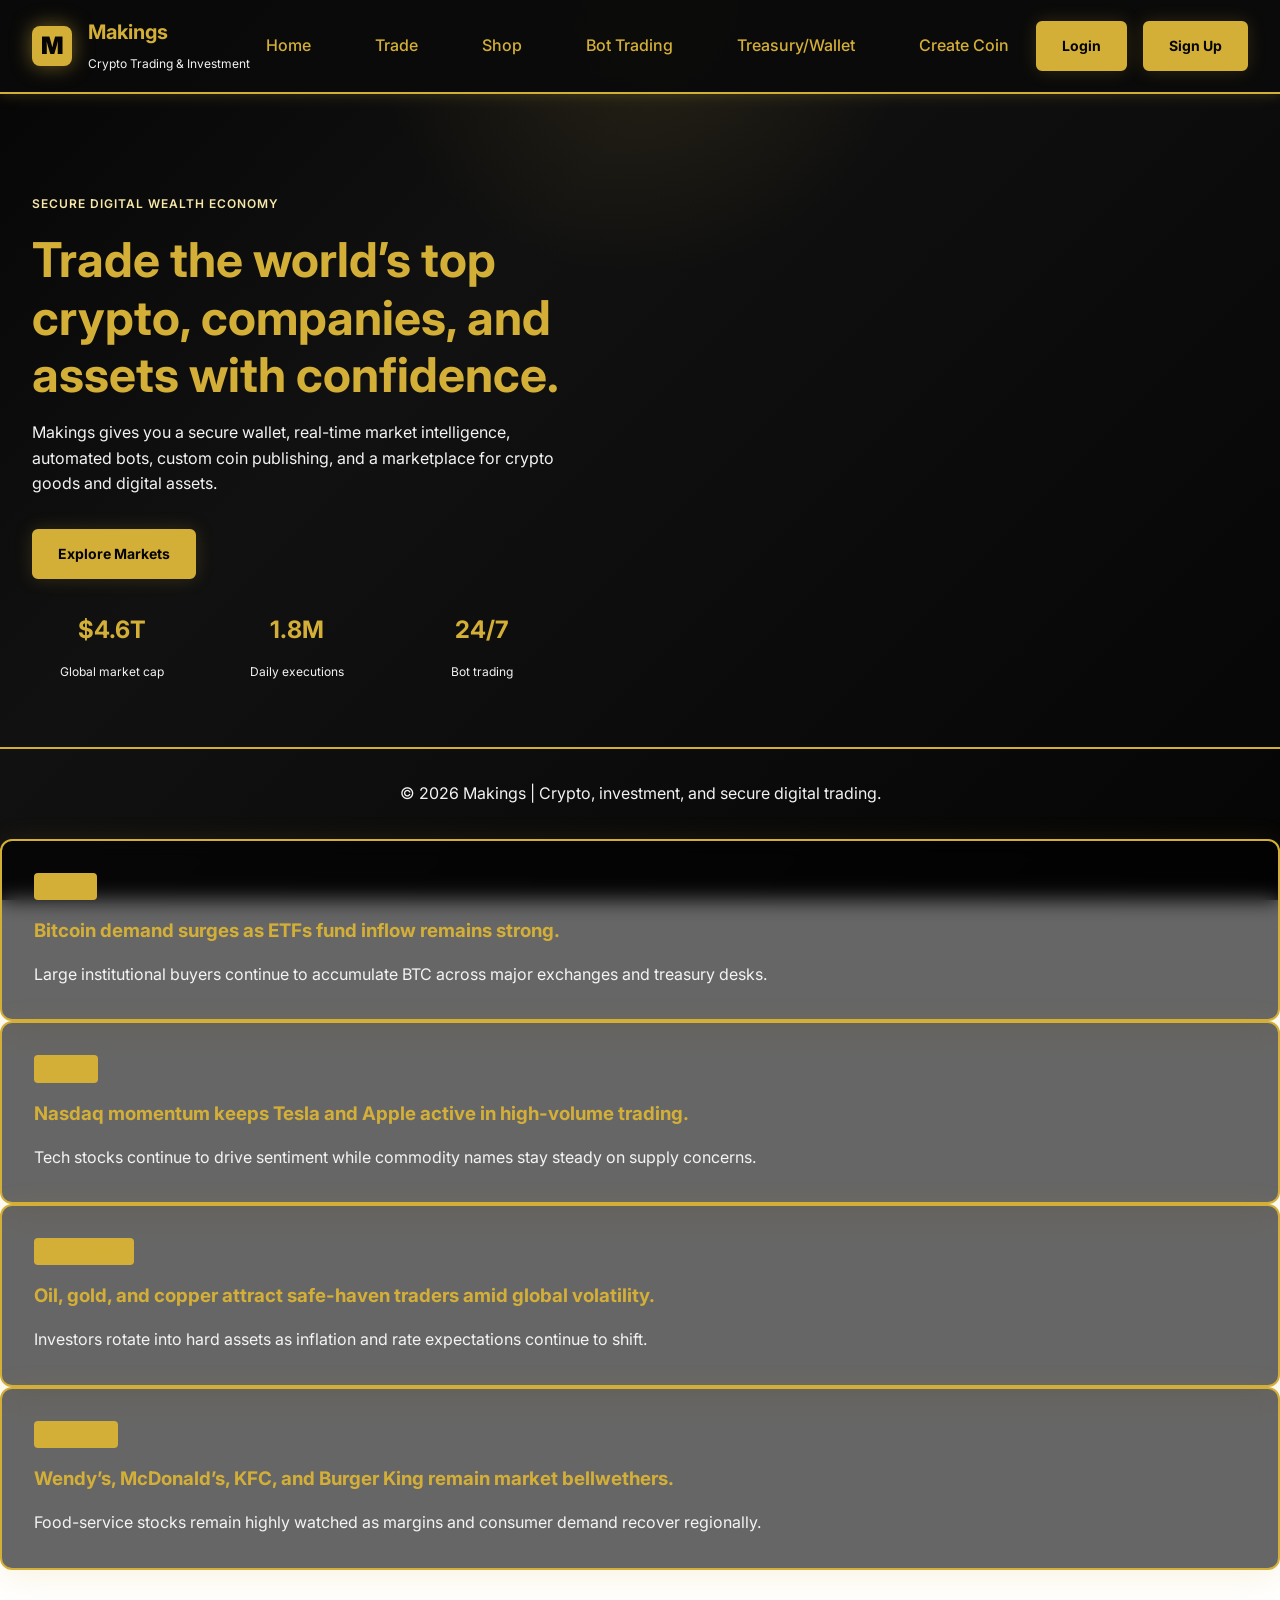
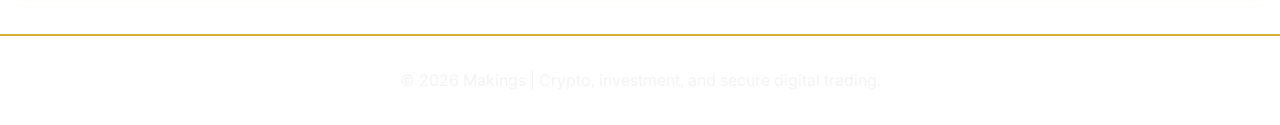
==== index.html @ 59f134cd "Add files via upload" ====
<!DOCTYPE html>
<html lang="en">
  <head>
    <meta charset="UTF-8" />
    <meta name="viewport" content="width=device-width, initial-scale=1.0" />
    <title>Makings | Crypto Trading & Investment</title>
    <meta
      name="description"
      content="Makings is a crypto trading and investment platform with secure onboarding, wallet protection, live markets, bot trading, custom coin creation, and a marketplace."
    />
    <link rel="preconnect" href="https://fonts.googleapis.com" />
    <link rel="preconnect" href="https://fonts.gstatic.com" crossorigin />
    <link
      href="https://fonts.googleapis.com/css2?family=Inter:wght@400;500;600;700;800;900&display=swap"
      rel="stylesheet"
    />
    <link rel="stylesheet" href="styles.css" />
  </head>
  <body>
    <header class="topbar">
      <div class="brand-wrap">
        <div class="brand-mark">M</div>
        <div>
          <p class="brand-name">Makings</p>
          <small>Crypto Trading & Investment</small>
        </div>
      </div>

      <nav class="main-nav" aria-label="Main navigation">
        <a href="index.html#home">Home</a>
        <a href="trade.html">Trade</a>
        <a href="shop.html">Shop</a>
        <a href="bot-trading.html">Bot Trading</a>
        <a href="treasury.html">Treasury/Wallet</a>
        <a href="create-coin.html">Create Coin</a>
      </nav>

      <div class="nav-actions">
        <a class="btn btn-ghost" href="verification.html">Login</a>
        <a class="btn btn-primary" href="verification.html">Sign Up</a>
      </div>
    </header>

    <main>
      <section class="hero" id="home">
        <div class="hero-copy">
          <span class="eyebrow">Secure digital wealth economy</span>
          <h1>Trade the world’s top crypto, companies, and assets with confidence.</h1>
          <p>
            Makings gives you a secure wallet, real-time market intelligence, automated bots,
            custom coin publishing, and a marketplace for crypto goods and digital assets.
          </p>

          <div class="hero-actions">
            <a class="btn btn-secondary" href="trade.html">Explore Markets</a>
          </div>

          <div class="hero-stats">
            <div>
              <strong>$4.6T</strong>
              <span>Global market cap</span>
            </div>
            <div>
              <strong>1.8M</strong>
              <span>Daily executions</span>
            </div>
            <div>
              <strong>24/7</strong>
              <span>Bot trading</span>
            </div>
          </div>
        </div>
      </section>
    </main>

    <footer class="site-footer">
      <p>© 2026 Makings | Crypto, investment, and secure digital trading.</p>
    </footer>

    <div id="toast" class="toast" aria-live="polite">To Our Kings & Queen In The Making Welcome.</div>

    <script src="script.js"></script>
    <script src="auth.js"></script>
  </body>
</html>
          <article class="news-card card-glass">
            <span class="tag">Crypto</span>
            <h3>Bitcoin demand surges as ETFs fund inflow remains strong.</h3>
            <p>Large institutional buyers continue to accumulate BTC across major exchanges and treasury desks.</p>
          </article>
          <article class="news-card card-glass">
            <span class="tag">Stocks</span>
            <h3>Nasdaq momentum keeps Tesla and Apple active in high-volume trading.</h3>
            <p>Tech stocks continue to drive sentiment while commodity names stay steady on supply concerns.</p>
          </article>
          <article class="news-card card-glass">
            <span class="tag">Commodities</span>
            <h3>Oil, gold, and copper attract safe-haven traders amid global volatility.</h3>
            <p>Investors rotate into hard assets as inflation and rate expectations continue to shift.</p>
          </article>
          <article class="news-card card-glass">
            <span class="tag">Consumer</span>
            <h3>Wendy’s, McDonald’s, KFC, and Burger King remain market bellwethers.</h3>
            <p>Food-service stocks remain highly watched as margins and consumer demand recover regionally.</p>
          </article>
        </div>
      </section>


    </main>

    <footer class="site-footer">
      <p>© 2026 Makings | Crypto, investment, and secure digital trading.</p>
    </footer>

    <div id="toast" class="toast" aria-live="polite">To Our Kings & Queen In The Making Welcome.</div>

    <script src="script.js"></script>
    <script src="auth.js"></script>
  </body>
</html>
---- styles.css ----
:root {
  --primary-gold: #d4af37;
  --dark-gold: #b38a22;
  --black: #050505;
  --charcoal: #111111;
  --white: #f5f5f5;
  --soft-white: #d9d9d9;
  --gold-soft: #f7e8aa;
  --light-gold: #f3f3f3;
  --dark-red: #050505;
  --bright-red: #d4af37;
}

* {
  margin: 0;
  padding: 0;
  box-sizing: border-box;
}

html {
  scroll-behavior: smooth;
  overflow-x: hidden;
}

body {
  font-family: "Inter", -apple-system, BlinkMacSystemFont, "Segoe UI", sans-serif;
  background: radial-gradient(circle at top, rgba(212, 175, 55, 0.12), transparent 25%),
    linear-gradient(135deg, var(--black) 0%, var(--charcoal) 35%, var(--black) 100%);
  color: var(--white);
  line-height: 1.6;
  background-attachment: fixed;
  min-height: 100vh;
  overflow-x: hidden;
}

/* Header & Navigation */
header.topbar {
  background: rgba(10, 10, 10, 0.95);
  border-bottom: 2px solid var(--primary-gold);
  padding: 1rem 2rem;
  display: flex;
  justify-content: space-between;
  align-items: center;
  position: sticky;
  top: 0;
  z-index: 100;
  box-shadow: 0 2px 12px rgba(212, 175, 55, 0.18);
}

.brand-wrap {
  display: flex;
  align-items: center;
  gap: 1rem;
}

.brand-mark {
  width: 40px;
  height: 40px;
  background: var(--primary-gold);
  color: var(--black);
  display: flex;
  align-items: center;
  justify-content: center;
  font-weight: 900;
  font-size: 24px;
  border-radius: 8px;
  box-shadow: 0 0 20px rgba(212, 175, 55, 0.5);
}

.brand-name {
  font-size: 20px;
  font-weight: 700;
  color: var(--primary-gold);
  margin-bottom: 2px;
}

.brand-wrap small {
  color: var(--light-gold);
  font-size: 12px;
}

.main-nav {
  display: flex;
  gap: 2rem;
  align-items: center;
}

.main-nav a {
  color: var(--primary-gold);
  text-decoration: none;
  font-weight: 500;
  transition: all 0.3s ease;
  padding: 0.5rem 1rem;
  border-radius: 4px;
}

.main-nav a:hover {
  color: var(--light-gold);
  background: rgba(212, 175, 55, 0.1);
  border-bottom: 2px solid var(--primary-gold);
}

.nav-actions {
  display: flex;
  gap: 1rem;
  align-items: center;
  flex-wrap: wrap;
  margin-left: auto;
}

.profile-link {
  max-width: 180px;
  overflow: hidden;
  text-overflow: ellipsis;
  white-space: nowrap;
}

.logout-btn {
  cursor: pointer;
}

.profile-logout {
  margin-top: 1.5rem;
}

.profile-section {
  padding-top: 5rem;
  padding-bottom: 5rem;
}

.profile-section .section-head p {
  color: var(--light-gold);
  margin-top: 0.5rem;
}

.profile-grid {
  display: grid;
  grid-template-columns: minmax(220px, 0.7fr) minmax(0, 1.3fr);
  gap: 1.25rem;
  margin-top: 2rem;
}

.profile-identity,
.profile-details,
.profile-empty {
  padding: 2rem;
}

.profile-identity {
  align-self: start;
  text-align: center;
}

.profile-avatar {
  width: 76px;
  height: 76px;
  display: grid;
  place-items: center;
  margin: 0 auto 1rem;
  border-radius: 50%;
  background: var(--primary-gold);
  color: var(--black);
  font-size: 2rem;
  font-weight: 800;
}

.profile-identity h2,
.profile-details h2,
.profile-empty h2 {
  color: var(--primary-gold);
}

.profile-identity p,
.profile-empty p {
  color: var(--light-gold);
  margin: 0.4rem 0 1rem;
}

.profile-status {
  display: inline-block;
  border: 1px solid rgba(24, 215, 122, 0.5);
  border-radius: 999px;
  color: #18d77a;
  padding: 0.35rem 0.7rem;
  font-size: 0.8rem;
}

.details-list {
  display: grid;
  grid-template-columns: repeat(2, minmax(0, 1fr));
  gap: 1rem;
  margin-top: 1.25rem;
}

.details-list div {
  padding: 0.9rem;
  border: 1px solid rgba(212, 175, 55, 0.16);
  border-radius: 6px;
  background: rgba(212, 175, 55, 0.04);
}

.details-list span,
.details-list strong {
  display: block;
}

.details-list span {
  color: var(--light-gold);
  font-size: 0.78rem;
  margin-bottom: 0.35rem;
}

.details-list strong {
  color: var(--primary-gold);
  overflow-wrap: anywhere;
}

.profile-empty {
  grid-column: 1 / -1;
}

/* Buttons */
.btn {
  padding: 0.75rem 1.5rem;
  border: 2px solid var(--primary-gold);
  border-radius: 6px;
  font-weight: 700;
  cursor: pointer;
  transition: all 0.3s ease;
  font-size: 14px;
  text-decoration: none;
  display: inline-block;
  background: var(--primary-gold);
  color: var(--black);
  box-shadow: 0 0 18px rgba(212, 175, 55, 0.18);
}

.btn-primary,
.btn-secondary,
.btn-ghost {
  background: var(--primary-gold);
  color: var(--black);
  border-color: var(--primary-gold);
}

.btn-primary:hover,
.btn-secondary:hover,
.btn-ghost:hover {
  background: var(--gold-soft);
  border-color: var(--gold-soft);
  box-shadow: 0 0 22px rgba(212, 175, 55, 0.4);
  transform: scale(1.03);
}

  .btn-action {
    padding: 1rem 2rem;
    font-size: 16px;
    border-radius: 8px;
    font-weight: 700;
    transition: all 0.3s ease;
    border: 2px solid transparent;
    min-width: 150px;
  }

  .btn-deposit,
  .btn-withdraw,
  .btn-transfer,
  .btn-send,
  .btn-bills,
  .btn-investment {
    background: linear-gradient(135deg, #d4af37 0%, #f2d77c 100%);
    color: #0b0b0b;
    border: 2px solid #d4af37;
  }

  .btn-deposit:hover,
  .btn-withdraw:hover,
  .btn-transfer:hover,
  .btn-send:hover,
  .btn-bills:hover,
  .btn-investment:hover {
    background: linear-gradient(135deg, #f2d77c 0%, #f7e8aa 100%);
    box-shadow: 0 0 20px rgba(212, 175, 55, 0.5);
    transform: translateY(-2px);
  }

  .transaction-actions {
    margin: 2rem 0;
  }

  .transaction-actions h3 {
    color: var(--primary-gold);
    margin-bottom: 1.5rem;
    font-size: 20px;
  }

  .action-buttons {
    display: grid;
    grid-template-columns: repeat(auto-fit, minmax(150px, 1fr));
    gap: 1rem;
  }

  @media (max-width: 768px) {
    .action-buttons {
      grid-template-columns: repeat(2, 1fr);
    }
  
    .btn-action {
      padding: 0.75rem 1rem;
      font-size: 14px;
      min-width: 120px;
    }
  }

  @media (max-width: 480px) {
    .action-buttons {
      grid-template-columns: 1fr;
    }
  }

  /* Live trading terminal */
  .terminal-heading { align-items: flex-start; }
  .market-order-ticket { margin-top: 1rem; }
  .shop-visit-wrap { display: flex; justify-content: center; margin-top: 1.5rem; }
  .shop-visit-button { min-width: 150px; padding: .65rem 1.25rem; text-align: center; }
  .market-header-actions { display: flex; align-items: center; gap: .7rem; }
  .indicator-button { border: 1px solid rgba(212,175,55,.5); background: rgba(212,175,55,.12); color: var(--primary-gold); border-radius: 4px; padding: .45rem .7rem; cursor: pointer; font-weight: 700; }
  .indicator-panel { margin-top: 1rem; padding: 1rem; }
  .indicator-panel-head, .indicator-panel-actions { display: flex; align-items: center; justify-content: space-between; gap: 1rem; }
  .indicator-panel-actions { margin-top: 1rem; flex-wrap: wrap; }
  .indicator-search { flex: 1; min-width: 220px; }
  .indicator-search input { min-width: 0; width: 100%; }
  .indicator-row { flex-wrap: wrap; }
  .indicator-row-name { display: flex; align-items: center; gap: .45rem; min-width: 170px; }
  .indicator-row-name small { color: var(--primary-gold); }
  .indicator-controls { display: flex; align-items: center; justify-content: flex-end; gap: .7rem; flex-wrap: wrap; }
  .indicator-controls label { display: inline-flex; align-items: center; gap: .35rem; color: #9b927a; font-size: .7rem; }
  .indicator-controls input[type="number"] { width: 64px; background: #151515; border: 1px solid rgba(212,175,55,.3); color: var(--white); padding: .35rem; border-radius: 4px; }
  .indicator-controls input[type="color"] { width: 28px; height: 24px; padding: 0; border: 0; background: transparent; }
  .indicator-visibility input { accent-color: var(--primary-gold); }
  .indicator-controls button { border: 0; background: transparent; color: var(--primary-gold); cursor: pointer; font-weight: 700; }
  .section-note { color: var(--light-gold); margin-top: .5rem; max-width: 720px; }
  .live-status { display: inline-flex; align-items: center; gap: .5rem; color: #31d598; font-size: .8rem; white-space: nowrap; }
  .live-status i { width: 8px; height: 8px; border-radius: 50%; background: currentColor; box-shadow: 0 0 12px currentColor; }
  .terminal-grid { display: grid; grid-template-columns: minmax(0, 1fr) 320px; gap: 1rem; margin-top: 1.5rem; }
  .terminal-main, .order-panel, .data-panel { padding: 1rem; }
  .terminal-toolbar, .order-header, .panel-title { display: flex; align-items: center; justify-content: space-between; gap: 1rem; }
  .symbol-picker label, .order-form label { display: grid; gap: .35rem; color: var(--light-gold); font-size: .78rem; }
  .symbol-picker select, .order-form input, .order-form select { background: #151515; border: 1px solid rgba(212,175,55,.35); color: var(--white); padding: .65rem .7rem; border-radius: 5px; }
  .market-quote { display: flex; align-items: baseline; gap: .75rem; margin-left: auto; }
  .market-quote strong { font-size: 1.65rem; color: var(--white); }
  .timeframe-tabs, .trade-modes, .side-toggle { display: flex; gap: .25rem; }
  .timeframe-tabs button, .trade-modes button, .side-toggle button, .indicator-title button { background: transparent; border: 0; color: var(--light-gold); cursor: pointer; padding: .45rem .6rem; border-radius: 4px; }
  .timeframe-tabs button.is-active, .trade-modes button.is-active { background: rgba(212,175,55,.16); color: var(--primary-gold); }
  .terminal-chart-shell { height: 460px; position: relative; margin-top: 1rem; background: rgba(0,0,0,.28); border: 1px solid rgba(212,175,55,.15); }
  #terminalCanvas { display: block; width: 100%; height: 100%; }
  .chart-loading { position: absolute; inset: 0; display: grid; place-items: center; color: var(--light-gold); background: rgba(5,5,5,.5); }
  .chart-loading[hidden] { display: none; }
  .indicator-strip { border-top: 1px solid rgba(212,175,55,.15); margin-top: .8rem; padding-top: .75rem; }
  .indicator-title { display: flex; justify-content: space-between; color: var(--light-gold); font-size: .8rem; }
  .indicator-title button, .text-button { color: var(--primary-gold); font-weight: 700; cursor: pointer; }
  .active-indicators { display: flex; flex-wrap: wrap; gap: .4rem; margin-top: .6rem; }
  .indicator-chip, .mode-pill { border: 1px solid rgba(212,175,55,.45); background: rgba(212,175,55,.1); color: var(--primary-gold); border-radius: 999px; padding: .3rem .55rem; font-size: .72rem; }
  .order-header h3, .panel-title h3 { margin-top: .2rem; }
  .mode-pill { color: #31d598; border-color: rgba(49,213,152,.4); background: rgba(49,213,152,.08); }
  .trade-modes { margin: 1rem 0; border-bottom: 1px solid rgba(212,175,55,.16); }
  .side-toggle { background: rgba(0,0,0,.2); padding: .2rem; margin-bottom: 1rem; }
  .side-toggle button { flex: 1; color: #ff6b7a; }
  .side-toggle button.buy-side { color: #31d598; }
  .side-toggle button.is-active { background: rgba(49,213,152,.16); }
  .side-toggle button:not(.buy-side).is-active { background: rgba(255,107,122,.16); }
  .order-form { display: grid; gap: .85rem; }
  .order-bracket-grid { display: grid; grid-template-columns: 1fr 1fr; gap: .6rem; }
  .order-estimate { display: flex; justify-content: space-between; color: var(--light-gold); border-top: 1px solid rgba(212,175,55,.15); padding-top: .8rem; }
  .order-estimate strong { color: var(--primary-gold); }
  .order-submit { width: 100%; }
  .form-hint { color: #9b927a; font-size: .7rem; }
  .terminal-lower-grid { display: grid; grid-template-columns: 1fr 1fr; gap: 1rem; margin-top: 1rem; }
  .data-panel { min-height: 160px; }
  .panel-title strong { color: var(--primary-gold); font-size: .85rem; }
  .empty-state { color: #9b927a; padding: 1.5rem 0; font-size: .85rem; }
  .indicator-library { display: grid; gap: .3rem; margin-top: 1rem; }
  .indicator-row, .position-row, .order-row { display: flex; justify-content: space-between; align-items: center; gap: .75rem; padding: .6rem 0; border-bottom: 1px solid rgba(212,175,55,.1); font-size: .8rem; }
  .indicator-row span, .position-row small { display: flex; align-items: center; gap: .45rem; color: var(--light-gold); }
  .indicator-row i { width: 8px; height: 8px; border-radius: 50%; }
  .indicator-row button { border: 0; background: transparent; color: var(--primary-gold); cursor: pointer; }
  .position-row small { display: block; color: #9b927a; font-size: .7rem; margin-top: .15rem; }
  .order-row time { color: #9b927a; font-size: .7rem; }
  .orders-history { margin-top: 1rem; }

  @media (max-width: 900px) {
    .terminal-grid, .terminal-lower-grid { grid-template-columns: 1fr; }
    .order-panel { order: -1; }
  }

  @media (max-width: 600px) {
    .terminal-toolbar { align-items: flex-start; flex-wrap: wrap; }
    .market-quote { margin-left: 0; }
    .timeframe-tabs { width: 100%; justify-content: space-between; }
    .terminal-chart-shell { height: 320px; }
    .terminal-main, .order-panel, .data-panel { padding: .8rem; }
    .order-bracket-grid { grid-template-columns: 1fr; }
    .indicator-panel-head, .indicator-panel-actions { align-items: stretch; flex-direction: column; }
    .indicator-controls { justify-content: flex-start; width: 100%; }
  }

  .investment-panel {
    margin: 2rem 0;
    padding: 1.5rem;
  }

  .investment-panel-head {
    display: flex;
    align-items: flex-start;
    justify-content: space-between;
    gap: 2rem;
  }

  .investment-panel-head h3 {
    margin: .3rem 0;
  }

  .investment-panel-head p {
    color: var(--light-gold);
    margin-top: .4rem;
  }

  .investment-choice-grid {
    display: grid;
    grid-template-columns: repeat(5, minmax(0, 1fr));
    gap: .75rem;
    margin-top: 1.25rem;
  }

  .investment-choice {
    display: grid;
    gap: .35rem;
    min-height: 130px;
    padding: 1rem;
    text-align: left;
    border: 1px solid rgba(212, 175, 55, .25);
    border-radius: 6px;
    background: rgba(212, 175, 55, .04);
    color: var(--white);
    cursor: pointer;
  }

  .investment-choice:hover,
  .investment-choice.is-selected {
    border-color: var(--primary-gold);
    background: rgba(212, 175, 55, .12);
  }

  .investment-choice strong { color: var(--primary-gold); }
  .investment-choice span { color: var(--light-gold); font-size: .8rem; }
  .investment-choice small { color: #9b927a; }
  .investment-selection { color: var(--light-gold); margin-top: 1rem; }
  .company-investment-setup { margin-top: 1rem; padding-top: 1rem; border-top: 1px solid rgba(212, 175, 55, .2); }
  .company-path-tabs { display: flex; gap: .5rem; flex-wrap: wrap; }
  .company-path { border: 1px solid rgba(212, 175, 55, .3); background: transparent; color: var(--light-gold); border-radius: 4px; padding: .55rem .7rem; cursor: pointer; }
  .company-path.is-active { background: rgba(212, 175, 55, .14); border-color: var(--primary-gold); color: var(--primary-gold); }
  .company-path-panel { margin-top: 1rem; }
  .company-path-panel label, .company-investment-terms label { display: grid; gap: .35rem; color: var(--light-gold); font-size: .78rem; }
  .company-path-panel input, .company-path-panel select, .company-path-panel textarea, .company-investment-terms input, .company-investment-terms select { background: #151515; border: 1px solid rgba(212, 175, 55, .3); color: var(--white); border-radius: 4px; padding: .65rem .7rem; font: inherit; resize: vertical; }
  .company-form-grid, .company-investment-terms { display: grid; grid-template-columns: repeat(2, minmax(0, 1fr)); gap: .75rem; }
  .company-field-wide { grid-column: 1 / -1; }
  .company-investment-terms { margin-top: 1rem; }
  .contract-check { display: flex !important; grid-template-columns: none; align-items: flex-start; gap: .55rem; margin-top: 1rem; line-height: 1.4; }
  .contract-check input { margin-top: .2rem; accent-color: var(--primary-gold); }
  .contract-note { color: #9b927a; font-size: .72rem; margin-top: .8rem; }

  .payment-methods {
    margin: 2rem 0;
  }

  .payment-methods-head {
    display: flex;
    align-items: flex-start;
    justify-content: space-between;
    gap: 2rem;
  }

  .payment-methods h3 {
    margin: 0.3rem 0;
  }

  .payment-methods-head p,
  .form-heading p {
    color: var(--light-gold);
    margin-top: 0.4rem;
  }

  .bank-connection-picker { margin-top: 1.5rem; padding: 1rem; border: 1px solid rgba(212, 175, 55, .2); border-radius: 6px; background: rgba(212, 175, 55, .03); }
  .bank-picker-grid { display: grid; grid-template-columns: repeat(2, minmax(0, 1fr)); gap: 1rem; }
  .bank-picker-grid label { display: grid; gap: .4rem; color: var(--light-gold); font-size: .85rem; font-weight: 600; }
  .bank-picker-grid select { background: rgba(10, 10, 10, .85); border: 1px solid var(--dark-gold); border-radius: 6px; color: white; font: inherit; min-height: 44px; padding: .65rem .75rem; }
  .bank-connect-tabs { display: flex; gap: .6rem; margin-top: 1rem; flex-wrap: wrap; }
  .bank-connect-tab { background: transparent; border: 1px solid rgba(212, 175, 55, .35); border-radius: 5px; color: var(--light-gold); cursor: pointer; padding: .65rem .8rem; }
  .bank-connect-tab.is-active { background: rgba(212, 175, 55, .14); border-color: var(--primary-gold); color: var(--primary-gold); }
  .online-bank-summary { display: flex; justify-content: space-between; gap: 1rem; padding: 1rem; border: 1px solid rgba(49, 213, 152, .25); border-radius: 5px; color: var(--light-gold); }
  .online-bank-summary strong { color: var(--primary-gold); }

  .payment-method-actions,
  .form-actions {
    display: flex;
    flex-wrap: wrap;
    gap: 0.75rem;
  }

  .payment-form {
    border-top: 1px solid rgba(212, 175, 55, 0.45);
    margin-top: 1.5rem;
    padding-top: 1.5rem;
  }

  .form-heading {
    margin-bottom: 1rem;
  }

  .form-heading h4 {
    color: var(--primary-gold);
    font-size: 18px;
  }

  .form-section-divider {
    margin-top: 1.5rem;
    margin-bottom: 1rem;
    padding-top: 1rem;
    border-top: 1px solid rgba(212, 175, 55, 0.3);
  }

  .form-section-divider h4 {
    color: var(--primary-gold);
    font-size: 16px;
    margin: 0;
  }

  .form-grid {
    display: grid;
    grid-template-columns: repeat(2, minmax(0, 1fr));
    gap: 1rem;
    margin-bottom: 1.25rem;
  }

  .form-grid label {
    color: var(--light-gold);
    display: flex;
    flex-direction: column;
    gap: 0.4rem;
    font-size: 14px;
    font-weight: 600;
  }

  .form-grid input,
  .form-grid select {
    background: rgba(10, 10, 10, 0.85);
    border: 1px solid var(--dark-gold);
    border-radius: 6px;
    color: white;
    font: inherit;
    min-height: 44px;
    padding: 0.65rem 0.75rem;
  }

  .form-grid input:focus,
  .form-grid select:focus {
    border-color: var(--primary-gold);
    outline: 2px solid rgba(212, 175, 55, 0.3);
  }

  .form-field-wide {
    grid-column: span 2;
  }

  .payment-status {
    color: #8fe39b;
    font-weight: 600;
    margin-top: 1rem;
  }

  @media (max-width: 768px) {
    .bank-picker-grid { grid-template-columns: 1fr; }

    .investment-panel-head {
      flex-direction: column;
    }

    .investment-choice-grid {
      grid-template-columns: repeat(2, minmax(0, 1fr));
    }

    .payment-methods-head {
      flex-direction: column;
    }

    .payment-method-actions {
      width: 100%;
    }

    .payment-method-actions .btn {
      flex: 1;
    }
  }

  @media (max-width: 480px) {
    .investment-choice-grid {
      grid-template-columns: 1fr;
    }

    .form-grid {
      grid-template-columns: 1fr;
    }

    .company-form-grid, .company-investment-terms {
      grid-template-columns: 1fr;
    }

    .company-field-wide {
      grid-column: auto;
    }

    .form-field-wide {
      grid-column: auto;
    }

    .payment-method-actions .btn {
      width: 100%;
    }
  }

/* Cards */
.card-glass {
  background: rgba(0, 0, 0, 0.6);
  border: 2px solid var(--primary-gold);
  border-radius: 12px;
  padding: 2rem;
  backdrop-filter: blur(10px);
  box-shadow: 0 8px 32px rgba(212, 175, 55, 0.15);
}

/* Main Content */
main {
  max-width: 1400px;
  margin: 0 auto;
  padding: 0 2rem;
}

section {
  margin: 4rem 0;
}

.section-shell {
  scroll-margin-top: 80px;
}

.section-head {
  display: flex;
  justify-content: space-between;
  align-items: flex-start;
  margin-bottom: 3rem;
}

.section-head h2 {
  font-size: 32px;
  color: var(--primary-gold);
  margin-top: 0.5rem;
}

.eyebrow {
  color: var(--gold-soft);
  font-weight: 600;
  font-size: 12px;
  text-transform: uppercase;
  letter-spacing: 1px;
}

/* Hero Section */
.hero {
  display: grid;
  grid-template-columns: 1fr 1.2fr;
  gap: 3rem;
  align-items: flex-start;
  margin: 4rem 0;
}

.hero-copy {
  padding-top: 2rem;
}

.hero-copy h1 {
  font-size: 48px;
  color: var(--primary-gold);
  margin: 1rem 0;
  line-height: 1.2;
}

.hero-copy p {
  color: var(--light-gold);
  font-size: 16px;
  margin-bottom: 2rem;
}

.hero-actions {
  display: flex;
  gap: 1rem;
  margin-bottom: 2rem;
}

.hero-stats {
  display: grid;
  grid-template-columns: repeat(3, 1fr);
  gap: 1.5rem;
  margin-top: 2rem;
}

.hero-stats div {
  text-align: center;
}

.hero-stats strong {
  display: block;
  font-size: 24px;
  color: var(--primary-gold);
  margin-bottom: 0.5rem;
}

.hero-stats span {
  color: var(--light-gold);
  font-size: 12px;
}

.hero-panel {
  display: flex;
  flex-direction: column;
  gap: 1.5rem;
}

.market-label-row {
  display: flex;
  justify-content: space-between;
  align-items: center;
}

.market-label-row h3 {
  color: var(--primary-gold);
}

.market-label-row label {
  display: flex;
  gap: 0.5rem;
  align-items: center;
  color: var(--light-gold);
}

.market-label-row select {
  background: rgba(212, 175, 55, 0.1);
  color: var(--primary-gold);
  border: 1px solid var(--primary-gold);
  padding: 0.5rem;
  border-radius: 4px;
  cursor: pointer;
}

.mini-portfolio {
  display: flex;
  justify-content: space-between;
  align-items: center;
  padding: 1rem;
  background: rgba(212, 175, 55, 0.05);
  border-radius: 8px;
}

.mini-portfolio span {
  color: var(--light-gold);
  font-size: 12px;
}

.mini-portfolio strong {
  color: var(--primary-gold);
  font-size: 20px;
}

.trend-up {
  color: var(--gold-soft);
  font-weight: 600;
}

canvas {
  border-radius: 8px;
  background: rgba(0, 0, 0, 0.4);
}

/* Market Section */
.asset-grid {
  display: grid;
  grid-template-columns: repeat(auto-fit, minmax(200px, 1fr));
  gap: 1.5rem;
  margin-bottom: 3rem;
}

.asset-card {
  background: rgba(212, 175, 55, 0.05);
  border: 1px solid var(--primary-gold);
  padding: 1.5rem;
  border-radius: 8px;
  text-align: center;
  cursor: pointer;
  transition: all 0.3s ease;
  color: var(--primary-gold);
  width: 100%;
}

.asset-card:hover,
.asset-card.is-selected {
  border-color: var(--light-gold);
  box-shadow: 0 0 20px rgba(212, 175, 55, 0.3);
  transform: translateY(-5px);
  background: rgba(212, 175, 55, 0.12);
}

.asset-card h4 {
  color: var(--primary-gold);
  margin-bottom: 0.5rem;
}

.asset-card p {
  color: var(--light-gold);
  font-size: 12px;
}

.asset-card strong {
  display: block;
  margin: 0.75rem 0 0.2rem;
  font-size: 1.1rem;
}

.asset-card small {
  display: block;
  font-size: 0.8rem;
  font-weight: 700;
}

.coin-rank {
  display: inline-block;
  font-size: 10px;
  letter-spacing: 0.1em;
  text-transform: uppercase;
  color: var(--light-gold);
  opacity: 0.8;
}

.trend-down {
  color: var(--soft-white);
  font-weight: 700;
}

.trend-up {
  color: var(--gold-soft);
  font-weight: 700;
}

.market-table-wrap {
  margin-top: 2.5rem;
}

.table-header {
  display: flex;
  justify-content: space-between;
  align-items: center;
  gap: 1rem;
  margin-bottom: 1rem;
}

.table-header h3 {
  color: var(--primary-gold);
  margin-top: 0.5rem;
}

.table-badges {
  display: flex;
  gap: 0.5rem;
  flex-wrap: wrap;
}

.table-badges span {
  border: 1px solid rgba(212, 175, 55, 0.5);
  border-radius: 999px;
  padding: 0.3rem 0.7rem;
  color: var(--light-gold);
  font-size: 11px;
}

.market-table {
  width: 100%;
  border-collapse: collapse;
  overflow: hidden;
}

.market-table th,
.market-table td {
  text-align: left;
  padding: 0.9rem 0.8rem;
  border-bottom: 1px solid rgba(212, 175, 55, 0.14);
}

.market-table th {
  color: var(--light-gold);
  font-size: 12px;
  letter-spacing: 0.08em;
  text-transform: uppercase;
}

.market-table td {
  color: var(--primary-gold);
}

.asset-cell {
  display: flex;
  align-items: center;
  gap: 0.75rem;
}

.asset-badge {
  width: 28px;
  height: 28px;
  border-radius: 50%;
  background: rgba(212, 175, 55, 0.15);
  border: 1px solid var(--primary-gold);
  display: inline-flex;
  align-items: center;
  justify-content: center;
  font-weight: 800;
  color: var(--primary-gold);
}

.asset-cell strong {
  font-size: 0.95rem;
}

.asset-cell small {
  color: var(--light-gold);
}

.market-overview {
  display: grid;
  grid-template-columns: repeat(4, minmax(180px, 1fr));
  gap: 1rem;
  margin-bottom: 2rem;
}

.overview-card {
  display: flex;
  flex-direction: column;
  gap: 0.5rem;
  min-height: 120px;
}

.overview-card span {
  color: var(--light-gold);
  font-size: 12px;
  text-transform: uppercase;
  letter-spacing: 0.08em;
}

.overview-card strong {
  color: var(--primary-gold);
  font-size: clamp(1.2rem, 2vw, 2rem);
}

.overview-card small {
  font-size: 0.8rem;
}

.market-dashboard {
  display: grid;
  grid-template-columns: 2.3fr 0.9fr;
  gap: 1.5rem;
  margin-bottom: 2rem;
}

.market-panel,
.watch-panel {
  min-height: 100%;
}

.market-toolbar {
  display: flex;
  justify-content: space-between;
  align-items: center;
  gap: 1rem;
  margin-bottom: 1.5rem;
}

.filter-row {
  display: flex;
  flex-wrap: wrap;
  gap: 0.5rem;
}

.filter-chip {
  background: rgba(212, 175, 55, 0.08);
  border: 1px solid var(--primary-gold);
  border-radius: 999px;
  color: var(--primary-gold);
  padding: 0.55rem 0.9rem;
  cursor: pointer;
  transition: all 0.2s ease;
}

.filter-chip.is-active,
.filter-chip:hover {
  background: var(--primary-gold);
  color: var(--black);
}

.search-field {
  display: flex;
  align-items: center;
  gap: 0.75rem;
  color: var(--light-gold);
  font-size: 12px;
}

.search-field input {
  background: rgba(212, 175, 55, 0.08);
  border: 1px solid var(--primary-gold);
  border-radius: 8px;
  color: var(--primary-gold);
  padding: 0.7rem 0.9rem;
  min-width: 180px;
}

.watch-header {
  margin-bottom: 1rem;
}

.watch-header h3 {
  color: var(--primary-gold);
  margin-top: 0.4rem;
}

.watchlist {
  list-style: none;
  display: flex;
  flex-direction: column;
  gap: 0.75rem;
}

.watchlist li {
  display: flex;
  justify-content: space-between;
  align-items: center;
  padding: 0.8rem 0.9rem;
  border: 1px solid rgba(212, 175, 55, 0.2);
  border-radius: 8px;
  background: rgba(212, 175, 55, 0.04);
}

.watchlist strong {
  color: var(--primary-gold);
}

.watchlist small {
  color: var(--light-gold);
}

.market-chart-wrap {
  margin-top: 3rem;
}

.chart-header {
  display: flex;
  justify-content: space-between;
  align-items: center;
  margin-bottom: 1.5rem;
}

.chart-header h3 {
  color: var(--primary-gold);
}

.chart-toggle {
  display: flex;
  gap: 0.5rem;
}

.chart-toggle button {
  background: rgba(212, 175, 55, 0.1);
  color: var(--primary-gold);
  border: 1px solid var(--primary-gold);
  padding: 0.5rem 1rem;
  border-radius: 4px;
  cursor: pointer;
  transition: all 0.3s ease;
}

.chart-toggle button.is-active {
  background: var(--primary-gold);
  color: var(--black);
}

.chart-toggle button:hover {
  background: var(--primary-gold);
  color: var(--black);
}

/* Trade Section */
.trade-section {
  display: flex;
  flex-direction: column;
}

.trade-layout {
  display: grid;
  grid-template-columns: repeat(2, 1fr);
  gap: 2rem;
  margin-bottom: 3rem;
}

.trading-box h3 {
  color: var(--primary-gold);
  margin-bottom: 1rem;
}

.trading-box p {
  color: var(--light-gold);
  margin-bottom: 1.5rem;
}

.mini-form {
  display: flex;
  flex-direction: column;
  gap: 1rem;
  margin-bottom: 1.5rem;
}

.mini-form label {
  display: flex;
  flex-direction: column;
  color: var(--light-gold);
  gap: 0.5rem;
}

.mini-form input,
.mini-form select {
  background: rgba(212, 175, 55, 0.1);
  color: var(--primary-gold);
  border: 1px solid var(--primary-gold);
  padding: 0.75rem;
  border-radius: 4px;
  font-family: inherit;
}

.mini-form input::placeholder {
  color: rgba(212, 175, 55, 0.5);
}

.mini-form input:focus,
.mini-form select:focus {
  outline: none;
  border-color: var(--light-gold);
  box-shadow: 0 0 10px rgba(212, 175, 55, 0.3);
}

.account-balance {
  display: flex;
  justify-content: space-between;
  align-items: center;
  padding: 1rem;
  background: rgba(212, 175, 55, 0.05);
  border-radius: 8px;
  margin-top: 1rem;
}

.account-balance span {
  color: var(--light-gold);
}

.account-balance strong {
  color: var(--primary-gold);
}

.investment-options {
  margin-top: 3rem;
}

.investment-options h3 {
  color: var(--primary-gold);
  margin-bottom: 1.5rem;
}

.option-grid {
  display: grid;
  grid-template-columns: repeat(auto-fit, minmax(150px, 1fr));
  gap: 1rem;
}

.option-grid span {
  background: rgba(212, 175, 55, 0.1);
  color: var(--primary-gold);
  padding: 1rem;
  border-radius: 6px;
  border: 1px solid var(--primary-gold);
  text-align: center;
  cursor: pointer;
  transition: all 0.3s ease;
}

.option-grid span:hover {
  background: var(--primary-gold);
  color: var(--black);
}

/* Bot Section */
.bot-section {
  display: flex;
  flex-direction: column;
}

.bot-status {
  display: flex;
  align-items: center;
  gap: 0.5rem;
  color: #00ff00;
}

.dot {
  width: 8px;
  height: 8px;
  background: #00ff00;
  border-radius: 50%;
  animation: pulse 1s infinite;
}

@keyframes pulse {
  0%,
  100% {
    opacity: 1;
  }
  50% {
    opacity: 0.5;
  }
}

.bot-layout {
  display: grid;
  grid-template-columns: repeat(2, 1fr);
  gap: 2rem;
}

.bot-controls h3 {
  color: var(--primary-gold);
  margin-bottom: 1.5rem;
}

.bot-controls label {
  display: flex;
  flex-direction: column;
  color: var(--light-gold);
  margin-bottom: 1rem;
  gap: 0.5rem;
}

.bot-controls select {
  background: rgba(212, 175, 55, 0.1);
  color: var(--primary-gold);
  border: 1px solid var(--primary-gold);
  padding: 0.75rem;
  border-radius: 4px;
}

.risk-management {
  margin-top: 1.5rem;
  padding-top: 1.5rem;
  border-top: 1px solid rgba(212, 175, 55, 0.2);
}

.risk-management h4 {
  color: var(--primary-gold);
  margin-bottom: 1rem;
}

.risk-management label {
  display: flex;
  flex-direction: column;
  color: var(--light-gold);
  margin-bottom: 1rem;
  gap: 0.5rem;
}

.risk-management input {
  background: rgba(212, 175, 55, 0.1);
  color: var(--primary-gold);
  border: 1px solid var(--primary-gold);
  padding: 0.75rem;
  border-radius: 4px;
}

.risk-management input:focus {
  outline: none;
  border-color: var(--light-gold);
  box-shadow: 0 0 10px rgba(212, 175, 55, 0.3);
}

.config-summary {
  background: rgba(212, 175, 55, 0.05);
  border: 1px solid rgba(212, 175, 55, 0.3);
  border-radius: 8px;
  padding: 1.5rem;
  margin-bottom: 2rem;
}

.summary-item {
  display: flex;
  justify-content: space-between;
  align-items: center;
  padding: 0.75rem 0;
  border-bottom: 1px solid rgba(212, 175, 55, 0.2);
}

.summary-item:last-child {
  border-bottom: none;
}

.summary-item span {
  color: var(--light-gold);
  font-size: 14px;
}

.summary-item strong {
  color: var(--primary-gold);
  font-weight: 600;
}

.bot-performance {
  margin-top: 2rem;
  padding-top: 2rem;
  border-top: 1px solid rgba(212, 175, 55, 0.2);
}

.bot-performance h4 {
  color: var(--primary-gold);
  margin-bottom: 1rem;
}

.bot-metrics {
  display: grid;
  grid-template-columns: repeat(4, minmax(0, 1fr));
  gap: 0.9rem;
  margin-bottom: 1rem;
}

.bot-metrics div {
  background: rgba(212, 175, 55, 0.05);
  border: 1px solid rgba(212, 175, 55, 0.25);
  border-radius: 10px;
  padding: 0.8rem;
}

.bot-metrics span {
  display: block;
  color: var(--light-gold);
  font-size: 11px;
  text-transform: uppercase;
  letter-spacing: 0.08em;
  margin-bottom: 0.4rem;
}

.bot-metrics strong {
  color: var(--primary-gold);
  font-size: 1rem;
}

.bot-info {
  margin-top: 3rem;
}

.bot-info h3 {
  color: var(--primary-gold);
  margin-bottom: 2rem;
}

.info-grid {
  display: grid;
  grid-template-columns: repeat(auto-fit, minmax(250px, 1fr));
  gap: 2rem;
}

.info-card {
  background: rgba(212, 175, 55, 0.05);
  border: 1px solid var(--primary-gold);
  padding: 1.5rem;
  border-radius: 8px;
}

.info-card h4 {
  color: var(--primary-gold);
  margin-bottom: 1rem;
}

.info-card p {
  color: var(--light-gold);
  font-size: 14px;
  line-height: 1.6;
}

.bot-actions {
  display: flex;
  gap: 1rem;
  margin-top: 1.5rem;
}

.bot-stream h3 {
  color: var(--primary-gold);
  margin-bottom: 1rem;
}

.trade-feed {
  list-style: none;
  margin-top: 1rem;
}

.trade-feed li {
  color: var(--light-gold);
  padding: 0.75rem;
  border-left: 3px solid var(--primary-gold);
  padding-left: 1rem;
  margin-bottom: 0.5rem;
}

/* Wallet Section */
.wallet-grid {
  display: grid;
  grid-template-columns: repeat(auto-fit, minmax(200px, 1fr));
  gap: 1.5rem;
  margin-bottom: 3rem;
}

.wallet-card h3 {
  color: var(--primary-gold);
  margin-bottom: 0.5rem;
}

.wallet-card p {
  color: var(--light-gold);
  font-size: 14px;
}

.banks-panel h3 {
  color: var(--primary-gold);
  margin-bottom: 1.5rem;
}

.bank-list {
  display: grid;
  grid-template-columns: repeat(auto-fit, minmax(150px, 1fr));
  gap: 1rem;
}

.bank-list span {
  color: var(--light-gold);
  padding: 1rem;
  background: rgba(212, 175, 55, 0.05);
  border-radius: 6px;
  border: 1px solid var(--primary-gold);
  text-align: center;
}

.card-customizer {
  margin-top: 2rem;
  padding-top: 2rem;
  border-top: 1px solid rgba(212, 175, 55, 0.28);
}

.card-customizer-header {
  margin-bottom: 1.5rem;
}

.card-customizer-grid {
  display: grid;
  grid-template-columns: repeat(2, minmax(0, 1fr));
  gap: 1rem;
}

.custom-field {
  display: flex;
  flex-direction: column;
}

.custom-field label {
  display: flex;
  flex-direction: column;
  gap: 0.5rem;
  color: var(--light-gold);
  font-size: 14px;
  font-weight: 600;
}

.custom-field select,
.custom-field input,
.custom-field textarea {
  width: 100%;
  background: rgba(212, 175, 55, 0.08);
  color: var(--primary-gold);
  border: 1px solid var(--primary-gold);
  border-radius: 8px;
  padding: 0.75rem 0.9rem;
  font: inherit;
}

.custom-field textarea {
  resize: vertical;
  min-height: 110px;
}

.form-field-wide {
  grid-column: 1 / -1;
}

.card-preview {
  margin-top: 1.5rem;
  display: flex;
  justify-content: center;
}

.card-preview-inner {
  width: min(100%, 360px);
  min-height: 200px;
  padding: 1.25rem;
  border-radius: 16px;
  background: linear-gradient(135deg, #d9d9d9 0%, #8f8f8f 25%, #2e2e2e 100%);
  border: 1px solid rgba(255, 255, 255, 0.2);
  color: #111;
  display: flex;
  flex-direction: column;
  justify-content: space-between;
  box-shadow: 0 12px 28px rgba(0, 0, 0, 0.25);
}

.preview-brand {
  font-size: 1.1rem;
  font-weight: 800;
}

.preview-chip {
  font-size: 1.4rem;
  letter-spacing: 0.25rem;
}

.card-preview-inner strong {
  font-size: 1.1rem;
  letter-spacing: 0.14rem;
}

.card-preview-inner small {
  font-size: 0.8rem;
  letter-spacing: 0.08rem;
  text-transform: uppercase;
}

/* Coin Section */
.coin-layout {
  display: grid;
  grid-template-columns: repeat(2, 1fr);
  gap: 2rem;
}

.coin-form h3 {
  color: var(--primary-gold);
  margin-bottom: 1.5rem;
}

.coin-form label {
  display: flex;
  flex-direction: column;
  color: var(--light-gold);
  margin-bottom: 1rem;
  gap: 0.5rem;
}

.coin-form input,
.coin-form select {
  background: rgba(212, 175, 55, 0.1);
  color: var(--primary-gold);
  border: 1px solid var(--primary-gold);
  padding: 0.75rem;
  border-radius: 4px;
  font-family: inherit;
}

.custom-coin-list h3 {
  color: var(--primary-gold);
  margin-bottom: 1.5rem;
}

.custom-coin-list ul {
  list-style: none;
}

.custom-coin-list li {
  display: flex;
  justify-content: space-between;
  align-items: center;
  color: var(--primary-gold);
  padding: 0.75rem;
  border-bottom: 1px solid rgba(212, 175, 55, 0.2);
}

.custom-coin-list span {
  color: var(--primary-gold);
}

.custom-coin-list em {
  color: #00ff00;
  font-style: normal;
}

.coin-info {
  margin-top: 3rem;
}

.coin-info h3 {
  color: var(--primary-gold);
  margin-bottom: 2rem;
}

.info-grid {
  display: grid;
  grid-template-columns: repeat(auto-fit, minmax(250px, 1fr));
  gap: 2rem;
}

.info-card {
  background: rgba(212, 175, 55, 0.05);
  border: 1px solid var(--primary-gold);
  padding: 1.5rem;
  border-radius: 8px;
}

.info-card h4 {
  color: var(--primary-gold);
  margin-bottom: 1rem;
}

.info-card p {
  color: var(--light-gold);
  font-size: 14px;
  line-height: 1.6;
}

.coin-benefits {
  margin-top: 3rem;
}

.coin-benefits h3 {
  color: var(--primary-gold);
  margin-bottom: 2rem;
}

.benefits-grid {
  display: grid;
  grid-template-columns: repeat(auto-fit, minmax(200px, 1fr));
  gap: 2rem;
}

.benefit-item {
  display: flex;
  flex-direction: column;
  align-items: center;
  text-align: center;
  padding: 1.5rem;
  background: rgba(212, 175, 55, 0.05);
  border: 1px solid rgba(212, 175, 55, 0.3);
  border-radius: 8px;
}

.benefit-icon {
  font-size: 32px;
  margin-bottom: 1rem;
}

.benefit-item h4 {
  color: var(--primary-gold);
  margin-bottom: 0.5rem;
}

.benefit-item p {
  color: var(--light-gold);
  font-size: 14px;
  line-height: 1.6;
}

.security-features {
  margin-top: 3rem;
}

.security-features h3 {
  color: var(--primary-gold);
  margin-bottom: 2rem;
}

.features-grid {
  display: grid;
  grid-template-columns: repeat(auto-fit, minmax(200px, 1fr));
  gap: 2rem;
}

.feature-item {
  display: flex;
  flex-direction: column;
  align-items: center;
  text-align: center;
  padding: 1.5rem;
  background: rgba(212, 175, 55, 0.05);
  border: 1px solid rgba(212, 175, 55, 0.3);
  border-radius: 8px;
}

.feature-icon {
  font-size: 32px;
  margin-bottom: 1rem;
}

.feature-item h4 {
  color: var(--primary-gold);
  margin-bottom: 0.5rem;
}

.feature-item p {
  color: var(--light-gold);
  font-size: 14px;
  line-height: 1.6;
}

.atm-locator {
  margin-top: 3rem;
}

.atm-locator-head {
  margin-bottom: 1.5rem;
}

.atm-search-row {
  display: flex;
  gap: 1rem;
  align-items: end;
  margin-bottom: 1.5rem;
}

.atm-search-row label {
  display: flex;
  flex: 1;
  flex-direction: column;
  gap: 0.5rem;
  color: var(--light-gold);
  font-size: 14px;
  font-weight: 600;
}

.atm-search-row input {
  background: rgba(212, 175, 55, 0.08);
  color: var(--primary-gold);
  border: 1px solid var(--primary-gold);
  border-radius: 8px;
  padding: 0.8rem 1rem;
  font: inherit;
}

.atm-map-layout {
  display: grid;
  grid-template-columns: 1.5fr 0.8fr;
  gap: 1.5rem;
}

.atm-map-wrap {
  min-height: 340px;
  border-radius: 12px;
  overflow: hidden;
  border: 1px solid rgba(212, 175, 55, 0.35);
}

.atm-map-wrap iframe {
  width: 100%;
  height: 100%;
  border: 0;
  min-height: 340px;
}

.atm-list {
  display: flex;
  flex-direction: column;
  gap: 0.9rem;
}

.atm-item {
  display: flex;
  flex-direction: column;
  gap: 0.3rem;
  padding: 1rem;
  border-radius: 8px;
  border: 1px solid rgba(212, 175, 55, 0.25);
  background: rgba(212, 175, 55, 0.05);
}

.atm-item strong {
  color: var(--primary-gold);
}

.atm-item span,
.atm-item small {
  color: var(--light-gold);
}

.wallet-guide {
  margin-top: 3rem;
}

.wallet-guide h3 {
  color: var(--primary-gold);
  margin-bottom: 2rem;
}

.steps-grid {
  display: grid;
  grid-template-columns: repeat(auto-fit, minmax(200px, 1fr));
  gap: 2rem;
}

.step {
  display: flex;
  flex-direction: column;
  align-items: center;
  text-align: center;
  padding: 1.5rem;
  background: rgba(212, 175, 55, 0.05);
  border: 1px solid var(--primary-gold);
  border-radius: 8px;
}

.step-number {
  width: 40px;
  height: 40px;
  background: var(--primary-gold);
  color: var(--black);
  border-radius: 50%;
  display: flex;
  align-items: center;
  justify-content: center;
  font-weight: 700;
  font-size: 18px;
  margin-bottom: 1rem;
}

.step h4 {
  color: var(--primary-gold);
  margin-bottom: 0.5rem;
}

.step p {
  color: var(--light-gold);
  font-size: 14px;
  line-height: 1.6;
}

/* News Section */
.news-grid {
  display: grid;
  grid-template-columns: repeat(auto-fit, minmax(280px, 1fr));
  gap: 2rem;
}

.news-card h3 {
  color: var(--primary-gold);
  margin: 1rem 0;
}

.news-card p {
  color: var(--light-gold);
}

.tag {
  display: inline-block;
  background: var(--bright-red);
  color: var(--primary-gold);
  padding: 0.25rem 0.75rem;
  border-radius: 4px;
  font-size: 12px;
  font-weight: 600;
}

/* Shop Section */
.shop-grid {
  display: grid;
  grid-template-columns: repeat(auto-fit, minmax(200px, 1fr));
  gap: 2rem;
  margin-bottom: 3rem;
}

.product-card {
  display: flex;
  flex-direction: column;
  align-items: center;
  text-align: center;
}

.product-icon {
  font-size: 48px;
  margin-bottom: 1rem;
}

.product-card h3 {
  color: var(--primary-gold);
  margin-bottom: 0.5rem;
}

.product-card p {
  color: var(--light-gold);
  margin-bottom: 1rem;
  font-size: 14px;
}

.sell-request h3 {
  color: var(--primary-gold);
  margin-bottom: 1.5rem;
}

.sell-request form {
  display: flex;
  flex-direction: column;
  gap: 1rem;
  margin-bottom: 1rem;
}

.sell-request label {
  display: flex;
  flex-direction: column;
  color: var(--light-gold);
  gap: 0.5rem;
}

.sell-request input,
.sell-request select {
  background: rgba(212, 175, 55, 0.1);
  color: var(--primary-gold);
  border: 1px solid var(--primary-gold);
  padding: 0.75rem;
  border-radius: 4px;
}

.note {
  color: var(--light-gold);
  font-size: 12px;
}

/* Footer */
.site-footer {
  text-align: center;
  padding: 2rem;
  border-top: 2px solid var(--primary-gold);
  color: var(--light-gold);
  margin-top: 4rem;
}

/* Toast */
.toast {
  position: fixed;
  bottom: 2rem;
  left: 50%;
  transform: translateX(-50%);
  background: rgba(212, 175, 55, 0.96);
  color: var(--black);
  padding: 1rem 2rem;
  border-radius: 6px;
  box-shadow: 0 4px 12px rgba(212, 175, 55, 0.3);
  max-width: 420px;
  text-align: center;
  z-index: 1000;
  opacity: 0;
  pointer-events: none;
  transition: all 0.25s ease;
}

.toast.show {
  opacity: 1;
}

.toast.success {
  background: rgba(24, 215, 122, 0.96);
  color: #06150d;
}

.toast.loss {
  background: rgba(255, 92, 92, 0.96);
  color: #180b0b;
}

.toast.warning {
  background: rgba(255, 176, 0, 0.96);
  color: #1d1000;
}

/* TradingView Widget */
.tradingview-widget-container {
  width: 100%;
  height: 800px;
  margin-top: 1.5rem;
}

.tradingview-widget-container__widget {
  height: 100%;
}

.tradingview-widget-copyright {
  font-size: 11px;
  color: var(--light-gold);
  padding-top: 1rem;
  text-align: right;
}

.tradingview-widget-copyright a {
  color: var(--primary-gold);
  text-decoration: none;
}

.tradingview-widget-copyright a:hover {
  color: var(--light-gold);
  text-decoration: underline;
}

.blue-text {
  color: var(--primary-gold) !important;
}

/* Holdings Section */
.holdings-section {
  margin-bottom: 3rem;
}

.holdings-header {
  display: flex;
  justify-content: space-between;
  align-items: center;
  margin-bottom: 2rem;
  gap: 2rem;
}

.holdings-header > div:first-child span {
  color: var(--bright-red);
  font-weight: 600;
  font-size: 12px;
  text-transform: uppercase;
  letter-spacing: 1px;
}

.holdings-header h3 {
  color: var(--primary-gold);
  font-size: 24px;
  margin-top: 0.5rem;
}

.currency-selector {
  display: flex;
  align-items: center;
  gap: 1rem;
}

.currency-selector label {
  color: var(--light-gold);
  font-size: 14px;
}

.currency-selector select {
  background: rgba(212, 175, 55, 0.1);
  color: var(--primary-gold);
  border: 1px solid var(--primary-gold);
  padding: 0.75rem 1rem;
  border-radius: 4px;
  font-family: inherit;
  cursor: pointer;
  transition: all 0.3s ease;
}

.currency-selector select:hover {
  background: rgba(212, 175, 55, 0.2);
}

.currency-selector select:focus {
  outline: none;
  border-color: var(--light-gold);
  box-shadow: 0 0 10px rgba(212, 175, 55, 0.3);
}

.holdings-summary {
  display: grid;
  grid-template-columns: repeat(auto-fit, minmax(200px, 1fr));
  gap: 1.5rem;
  margin-bottom: 2rem;
}

.summary-card {
  background: rgba(212, 175, 55, 0.05);
  border: 1px solid rgba(212, 175, 55, 0.3);
  padding: 1.5rem;
  border-radius: 8px;
  display: flex;
  flex-direction: column;
  gap: 0.5rem;
}

.summary-label {
  color: var(--light-gold);
  font-size: 12px;
  text-transform: uppercase;
  letter-spacing: 0.08em;
}

.summary-value {
  color: var(--primary-gold);
  font-size: 24px;
  font-weight: 700;
}

.summary-value.positive {
  color: #00ff00;
}

.summary-value.negative {
  color: #ff5c5c;
}

.holdings-list {
  margin-top: 2rem;
}

.holdings-list h4 {
  color: var(--primary-gold);
  margin-bottom: 1rem;
  font-size: 16px;
}

.holdings-table {
  width: 100%;
  border-collapse: collapse;
  color: var(--light-gold);
}

.holdings-table thead {
  background: rgba(212, 175, 55, 0.1);
  border-bottom: 2px solid var(--primary-gold);
}

.holdings-table th {
  color: var(--primary-gold);
  padding: 1rem;
  text-align: left;
  font-weight: 600;
  font-size: 14px;
  text-transform: uppercase;
  letter-spacing: 0.08em;
}

.holdings-table td {
  padding: 1rem;
  border-bottom: 1px solid rgba(212, 175, 55, 0.1);
}

.holdings-table tr:hover {
  background: rgba(212, 175, 55, 0.05);
}

.holdings-table strong {
  color: var(--primary-gold);
  font-weight: 600;
}

.asset-name {
  display: flex;
  align-items: center;
  gap: 0.75rem;
  font-weight: 600;
}

.asset-badge {
  display: inline-flex;
  width: 32px;
  height: 32px;
  background: var(--primary-gold);
  color: var(--black);
  border-radius: 50%;
  align-items: center;
  justify-content: center;
  font-weight: 700;
  font-size: 14px;
}

.price-change {
  font-weight: 600;
}

.price-change.positive {
  color: #00ff00;
}

.price-change.negative {
  color: #ff5c5c;
}

.no-holdings {
  text-align: center;
  color: var(--light-gold);
  padding: 2rem;
  background: rgba(212, 175, 55, 0.05);
  border-radius: 8px;
  border: 1px dashed var(--primary-gold);
}

/* Responsive */
@media (max-width: 768px) {
  .hero {
    grid-template-columns: 1fr;
  }

  .trade-layout {
    grid-template-columns: 1fr;
  }

  .market-dashboard {
    grid-template-columns: 1fr;
  }

  .market-overview {
    grid-template-columns: repeat(2, minmax(0, 1fr));
  }

  .market-toolbar {
    flex-direction: column;
    align-items: stretch;
  }

  .search-field {
    justify-content: space-between;
  }

  .bot-layout {
    grid-template-columns: 1fr;
  }

  .coin-layout {
    grid-template-columns: 1fr;
  }

  .section-head {
    flex-direction: column;
    gap: 1rem;
  }

  .hero-actions {
    flex-direction: column;
  }

  .main-nav {
    gap: 1rem;
    flex-wrap: wrap;
    justify-content: center;
  }

  header.topbar {
    flex-direction: column;
    gap: 1rem;
    padding: 1rem;
  }

  .nav-actions {
    justify-content: center;
    width: 100%;
  }

  main {
    padding: 0 1rem;
  }

  .hero-copy h1 {
    font-size: 32px;
  }

  .profile-grid,
  .details-list {
    grid-template-columns: 1fr;
  }
}

@media (max-width: 480px) {
  .brand-wrap {
    width: 100%;
    justify-content: center;
  }

  .main-nav {
    width: 100%;
    gap: 0.25rem;
  }

  .main-nav a {
    padding: 0.45rem 0.55rem;
    font-size: 0.82rem;
  }

  .nav-actions .btn {
    flex: 1;
    text-align: center;
  }

  .market-overview {
    grid-template-columns: 1fr;
  }

  .card-glass {
    padding: 1.25rem;
  }
}
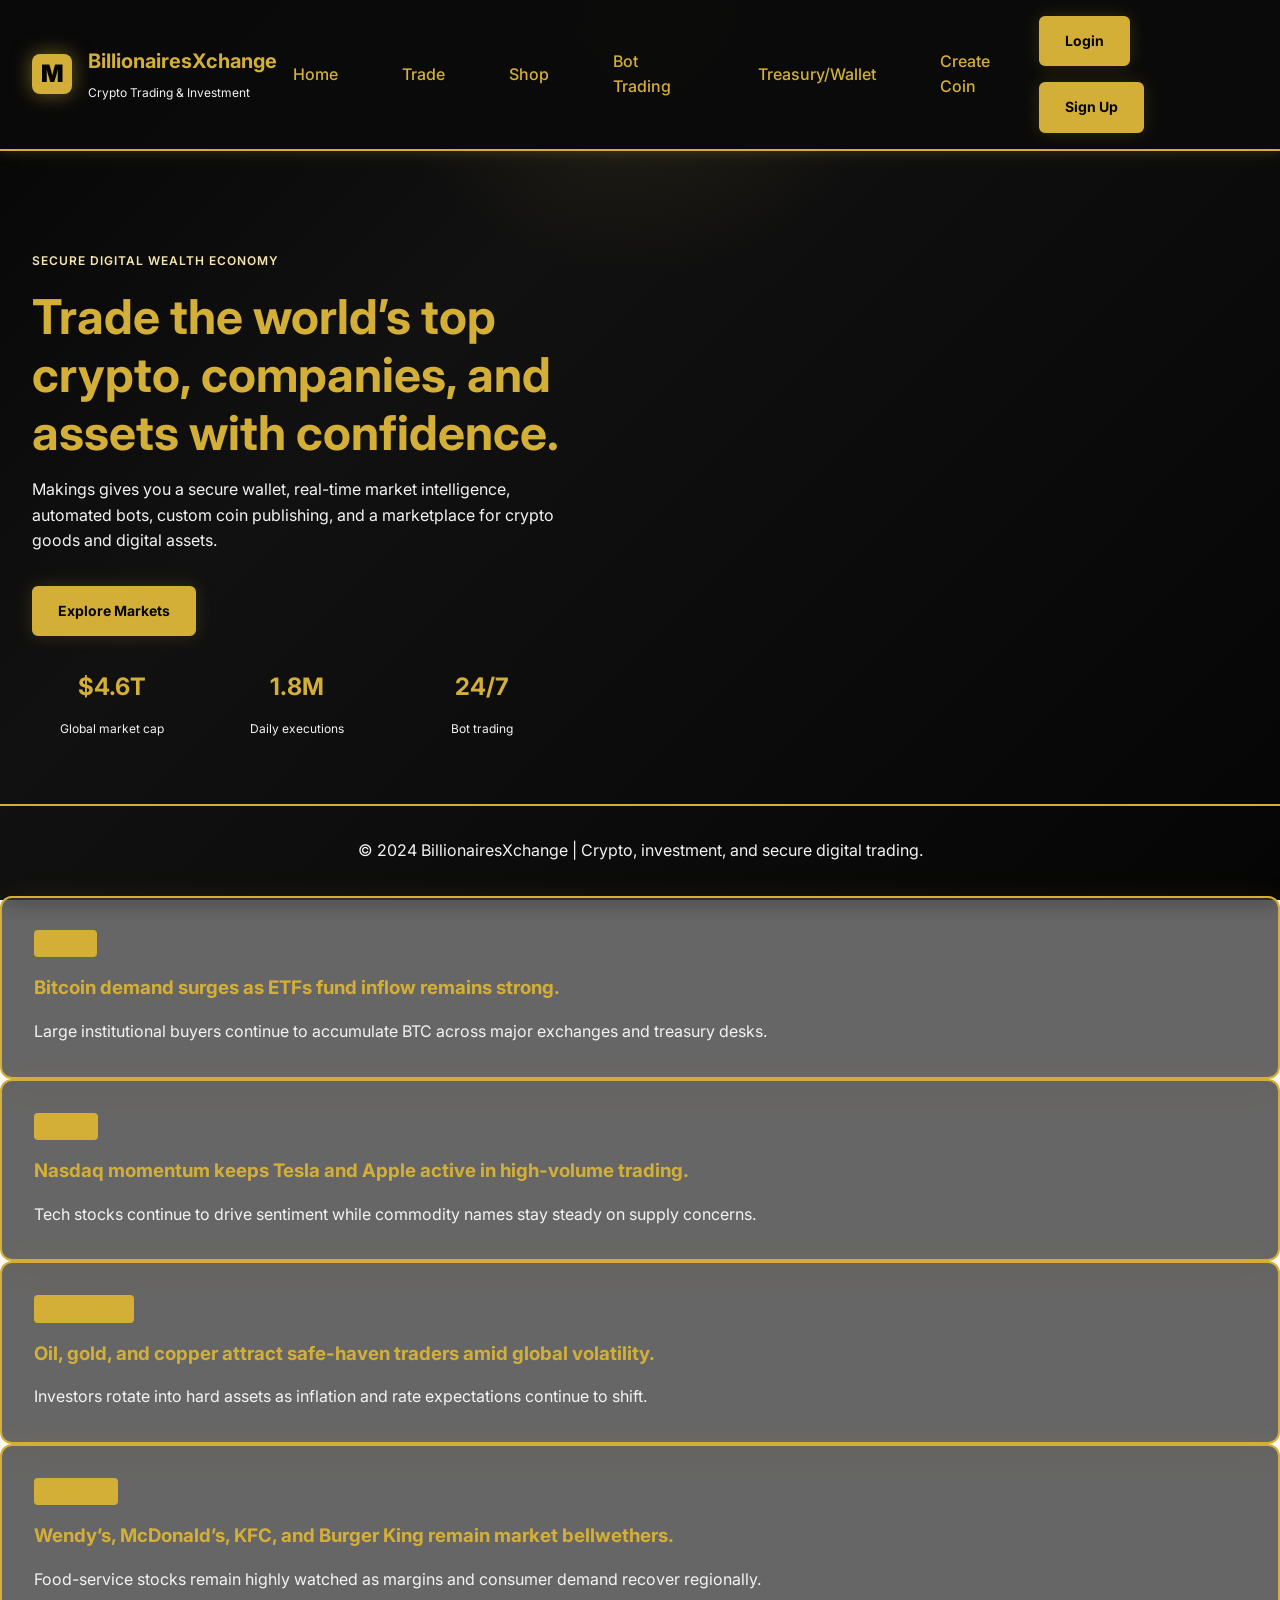
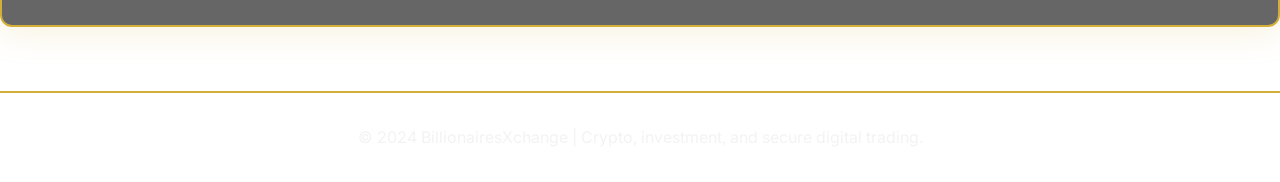
==== commit d7290a0c: "Add files via upload" ====
--- a/index.html
+++ b/index.html
@@ -3,10 +3,10 @@
   <head>
     <meta charset="UTF-8" />
     <meta name="viewport" content="width=device-width, initial-scale=1.0" />
-    <title>Makings | Crypto Trading & Investment</title>
+    <title>BillionairesXchange | Crypto Trading & Investment</title>
     <meta
       name="description"
-      content="Makings is a crypto trading and investment platform with secure onboarding, wallet protection, live markets, bot trading, custom coin creation, and a marketplace."
+      content="BillionairesXchange is a crypto trading and investment platform with secure onboarding, wallet protection, live markets, bot trading, custom coin creation, and a marketplace."
     />
     <link rel="preconnect" href="https://fonts.googleapis.com" />
     <link rel="preconnect" href="https://fonts.gstatic.com" crossorigin />
@@ -21,7 +21,7 @@
       <div class="brand-wrap">
         <div class="brand-mark">M</div>
         <div>
-          <p class="brand-name">Makings</p>
+          <p class="brand-name">BillionairesXchange</p>
           <small>Crypto Trading & Investment</small>
         </div>
       </div>
@@ -74,7 +74,7 @@
     </main>
 
     <footer class="site-footer">
-      <p>© 2026 Makings | Crypto, investment, and secure digital trading.</p>
+      <p>© 2024 BillionairesXchange | Crypto, investment, and secure digital trading.</p>
     </footer>
 
     <div id="toast" class="toast" aria-live="polite">To Our Kings & Queen In The Making Welcome.</div>
@@ -110,7 +110,7 @@
     </main>
 
     <footer class="site-footer">
-      <p>© 2026 Makings | Crypto, investment, and secure digital trading.</p>
+      <p>© 2024 BillionairesXchange | Crypto, investment, and secure digital trading.</p>
     </footer>
 
     <div id="toast" class="toast" aria-live="polite">To Our Kings & Queen In The Making Welcome.</div>
--- a/styles.css
+++ b/styles.css
@@ -352,8 +352,17 @@
   .timeframe-tabs, .trade-modes, .side-toggle { display: flex; gap: .25rem; }
   .timeframe-tabs button, .trade-modes button, .side-toggle button, .indicator-title button { background: transparent; border: 0; color: var(--light-gold); cursor: pointer; padding: .45rem .6rem; border-radius: 4px; }
   .timeframe-tabs button.is-active, .trade-modes button.is-active { background: rgba(212,175,55,.16); color: var(--primary-gold); }
-  .terminal-chart-shell { height: 460px; position: relative; margin-top: 1rem; background: rgba(0,0,0,.28); border: 1px solid rgba(212,175,55,.15); }
-  #terminalCanvas { display: block; width: 100%; height: 100%; }
+  .terminal-chart-shell { height: 560px; position: relative; margin-top: 1rem; background: rgba(0,0,0,.28); border: 1px solid rgba(212,175,55,.15); }
+  #terminalChart { height: 430px; width: 100%; }
+  #terminalRsiChart { height: 130px; width: 100%; border-top: 1px solid rgba(212,175,55,.12); }
+
+  .chart-legend { display: flex; flex-wrap: wrap; gap: .7rem 1rem; padding: .55rem .8rem .8rem; color: rgba(245,245,245,.68); font-size: .72rem; }
+  .chart-legend span { display: inline-flex; align-items: center; gap: .35rem; }
+  .legend-swatch { display: inline-block; width: .65rem; height: .65rem; border-radius: 50%; }
+  .legend-swatch.candle-up { background: #31d598; border-radius: 2px; }
+  .legend-swatch.candle-down { background: #ff6b7a; border-radius: 2px; }
+  .legend-swatch.buy-marker { background: #31d598; clip-path: polygon(50% 0, 0 100%, 100% 100%); border-radius: 0; }
+  .legend-swatch.sell-marker { background: #ff6b7a; clip-path: polygon(0 0, 100% 0, 50% 100%); border-radius: 0; }
   .chart-loading { position: absolute; inset: 0; display: grid; place-items: center; color: var(--light-gold); background: rgba(5,5,5,.5); }
   .chart-loading[hidden] { display: none; }
   .indicator-strip { border-top: 1px solid rgba(212,175,55,.15); margin-top: .8rem; padding-top: .75rem; }
@@ -397,7 +406,9 @@
     .terminal-toolbar { align-items: flex-start; flex-wrap: wrap; }
     .market-quote { margin-left: 0; }
     .timeframe-tabs { width: 100%; justify-content: space-between; }
-    .terminal-chart-shell { height: 320px; }
+    .terminal-chart-shell { height: 420px; }
+    #terminalChart { height: 320px; }
+    #terminalRsiChart { height: 100px; }
     .terminal-main, .order-panel, .data-panel { padding: .8rem; }
     .order-bracket-grid { grid-template-columns: 1fr; }
     .indicator-panel-head, .indicator-panel-actions { align-items: stretch; flex-direction: column; }
@@ -1068,6 +1079,202 @@
   margin-top: 3rem;
 }
 
+.positions-chart-panel {
+  margin-bottom: 1rem;
+}
+
+.positions-chart-header {
+  display: flex;
+  justify-content: space-between;
+  align-items: flex-start;
+  gap: 1rem;
+}
+
+.positions-chart-header h3 {
+  color: var(--primary-gold);
+  margin-top: .35rem;
+}
+
+.positions-market-row {
+  display: flex;
+  align-items: flex-end;
+  justify-content: space-between;
+  gap: 1rem;
+  margin-top: .7rem;
+}
+
+.positions-market-selector {
+  display: inline-flex;
+  align-items: center;
+  gap: .5rem;
+  color: var(--light-gold);
+  font-size: .75rem;
+}
+
+.positions-market-selector select {
+  background: #000;
+  border: 1px solid var(--primary-gold);
+  border-radius: 4px;
+  color: var(--white);
+  padding: .45rem .6rem;
+  font: inherit;
+}
+
+.positions-market-selector select option {
+  background: #000;
+  color: var(--white);
+}
+
+.positions-chart-header > strong {
+  color: var(--white);
+  font-size: 1.2rem;
+}
+
+.positions-tools-button {
+  border: 1px solid var(--primary-gold);
+  border-radius: 4px;
+  background: rgba(212, 175, 55, .12);
+  color: var(--primary-gold);
+  cursor: pointer;
+  font: inherit;
+  font-size: .8rem;
+  font-weight: 700;
+  padding: .45rem .75rem;
+}
+
+.positions-tools-button:hover,
+.positions-tools-button:focus-visible {
+  background: var(--primary-gold);
+  color: var(--black);
+}
+
+.positions-tools-menu {
+  position: relative;
+}
+
+.positions-tools-options {
+  position: absolute;
+  top: calc(100% + .35rem);
+  right: 0;
+  z-index: 5;
+  display: grid;
+  min-width: 180px;
+  padding: .25rem;
+  border: 1px solid var(--primary-gold);
+  border-radius: 4px;
+  background: #000;
+  box-shadow: 0 8px 22px rgba(0, 0, 0, .45);
+}
+
+.positions-tools-options[hidden] {
+  display: none;
+}
+
+.positions-tools-options button {
+  border: 0;
+  background: transparent;
+  color: var(--light-gold);
+  cursor: pointer;
+  padding: .6rem .7rem;
+  text-align: left;
+  font: inherit;
+  font-size: .75rem;
+}
+
+.positions-tools-options button:hover,
+.positions-tools-options button:focus-visible {
+  background: rgba(212, 175, 55, .18);
+  color: var(--primary-gold);
+}
+
+.positions-chart-wrap {
+  position: relative;
+  height: 320px;
+  min-height: 260px;
+  margin-top: 1rem;
+  border: 1px solid rgba(212, 175, 55, .2);
+  background: rgba(0, 0, 0, .2);
+  overflow: hidden;
+}
+
+#positionsCandleChart {
+  display: block;
+  width: 100%;
+  height: 100%;
+}
+
+#positionsChartStatus {
+  position: absolute;
+  left: 1rem;
+  bottom: .7rem;
+  margin: 0;
+  color: var(--light-gold);
+  font-size: .75rem;
+}
+
+.positions-chart-actions {
+  display: flex;
+  justify-content: center;
+  gap: .75rem;
+  margin-top: 1rem;
+}
+
+.positions-chart-actions .btn {
+  min-width: 130px;
+}
+
+.positions-buy-button {
+  background: #168b60 !important;
+  border-color: #31d598 !important;
+  color: var(--white);
+}
+
+.positions-buy-button:hover,
+.positions-buy-button:focus-visible {
+  background: #20ad78 !important;
+  border-color: #64efb5 !important;
+}
+
+.positions-sell-button {
+  background: #a6394a !important;
+  border-color: #ff6b7a !important;
+  color: var(--white);
+}
+
+.positions-sell-button:hover,
+.positions-sell-button:focus-visible {
+  background: #c94c5e !important;
+  border-color: #ff9aa7 !important;
+}
+
+.positions-chart-resizer {
+  position: absolute;
+  right: .45rem;
+  bottom: .35rem;
+  width: 2.2rem;
+  height: .55rem;
+  border: 0;
+  border-top: 2px solid rgba(245, 245, 245, .65);
+  border-bottom: 2px solid rgba(245, 245, 245, .65);
+  background: transparent;
+  cursor: nwse-resize;
+  opacity: .75;
+}
+
+.positions-chart-resizer::after {
+  content: '';
+  position: absolute;
+  left: 0;
+  right: 0;
+  top: .14rem;
+  border-top: 2px solid rgba(245, 245, 245, .65);
+}
+
+.positions-chart-resizer:hover,
+.positions-chart-resizer:focus-visible {
+  opacity: 1;
+}
+
 .chart-header {
   display: flex;
   justify-content: space-between;
@@ -1242,6 +1449,185 @@
   }
 }
 
+.favorite-panel {
+  margin: 1.5rem 0 2rem;
+  padding: 1.25rem 1.5rem;
+}
+
+.favorite-panel-head {
+  display: flex;
+  justify-content: space-between;
+  align-items: flex-end;
+  gap: 1.5rem;
+}
+
+.favorite-panel h3 {
+  color: var(--primary-gold);
+  margin-top: .3rem;
+}
+
+.favorite-panel-head p,
+.favorite-analysis-status {
+  color: var(--light-gold);
+  font-size: .78rem;
+  margin-top: .35rem;
+}
+
+.favorite-add-control {
+  min-width: min(100%, 300px);
+}
+
+.favorite-add-control label {
+  display: block;
+  color: var(--light-gold);
+  font-size: .75rem;
+  margin-bottom: .35rem;
+}
+
+.favorite-add-row {
+  display: flex;
+  gap: .5rem;
+}
+
+.favorite-add-row select {
+  min-width: 0;
+  flex: 1;
+  background: rgba(212, 175, 55, 0.1);
+  color: var(--primary-gold);
+  border: 1px solid var(--primary-gold);
+  border-radius: 4px;
+  padding: .65rem .7rem;
+}
+
+.favorite-add-row .btn {
+  padding: .65rem .9rem;
+}
+
+.favorite-slider {
+  display: flex;
+  align-items: stretch;
+  gap: .65rem;
+  margin-top: 1.1rem;
+}
+
+.favorite-cards {
+  display: flex;
+  flex: 1;
+  gap: .75rem;
+  min-width: 0;
+  overflow-x: auto;
+  scroll-behavior: smooth;
+  scrollbar-width: thin;
+  scrollbar-color: var(--primary-gold) rgba(212, 175, 55, .1);
+  padding-bottom: .3rem;
+}
+
+.favorite-card {
+  position: relative;
+  flex: 0 0 190px;
+  min-height: 112px;
+  padding: .9rem;
+  border: 1px solid rgba(212, 175, 55, .35);
+  border-radius: 6px;
+  background: rgba(212, 175, 55, .06);
+  cursor: pointer;
+  transition: border-color .2s ease, background .2s ease, transform .2s ease;
+}
+
+.favorite-card:hover,
+.favorite-card:focus-visible,
+.favorite-card.is-active {
+  border-color: var(--primary-gold);
+  background: rgba(212, 175, 55, .14);
+  transform: translateY(-2px);
+}
+
+.favorite-card:focus-visible {
+  outline: 2px solid var(--gold-soft);
+  outline-offset: 2px;
+}
+
+.favorite-card-top,
+.favorite-card-value {
+  display: flex;
+  justify-content: space-between;
+  align-items: center;
+  gap: .5rem;
+}
+
+.favorite-card-top strong {
+  color: var(--primary-gold);
+  font-size: 1rem;
+}
+
+.favorite-card-top span,
+.favorite-card-label {
+  color: var(--light-gold);
+  font-size: .72rem;
+}
+
+.favorite-card-value {
+  margin-top: .85rem;
+}
+
+.favorite-card-value strong {
+  color: var(--white);
+  font-size: .9rem;
+}
+
+.favorite-card-change.positive {
+  color: #31d598;
+}
+
+.favorite-card-change.negative {
+  color: #ff6b7a;
+}
+
+.favorite-empty {
+  width: 100%;
+  padding: .9rem;
+  border: 1px dashed rgba(212, 175, 55, .35);
+  color: var(--light-gold);
+  font-size: .78rem;
+  text-align: center;
+}
+
+.favorite-remove {
+  position: absolute;
+  right: .45rem;
+  bottom: .35rem;
+  border: 0;
+  background: transparent;
+  color: var(--light-gold);
+  cursor: pointer;
+  font-size: .7rem;
+  padding: .2rem;
+}
+
+.favorite-remove:hover,
+.favorite-remove:focus-visible {
+  color: var(--primary-gold);
+}
+
+.favorite-slide-btn {
+  align-self: center;
+  width: 34px;
+  height: 34px;
+  flex: 0 0 34px;
+  border: 1px solid var(--primary-gold);
+  border-radius: 50%;
+  background: rgba(212, 175, 55, .08);
+  color: var(--primary-gold);
+  cursor: pointer;
+  font-size: 1rem;
+}
+
+.favorite-slide-btn:hover,
+.favorite-slide-btn:focus-visible {
+  background: var(--primary-gold);
+  color: var(--black);
+}
+
 .bot-layout {
   display: grid;
   grid-template-columns: repeat(2, 1fr);
@@ -1332,6 +1718,32 @@
   font-weight: 600;
 }
 
+.ai-analyst {
+  margin: 1.25rem 0 1.5rem;
+  padding: 1rem;
+  border: 1px solid rgba(212, 175, 55, 0.45);
+  border-radius: 8px;
+  background: rgba(212, 175, 55, 0.08);
+}
+
+.ai-analyst-heading {
+  display: flex;
+  justify-content: space-between;
+  align-items: flex-start;
+  gap: 1rem;
+}
+
+.ai-analyst h3 { margin-top: .25rem; color: var(--primary-gold); }
+.ai-analyst p, .ai-analyst small, .ai-trade-rule { color: var(--light-gold); }
+.ai-confidence { color: #8fe39b; font-weight: 700; white-space: nowrap; }
+.ai-buy { color: #31d598 !important; }
+.ai-sell { color: #ff6b7a !important; }
+.ai-signal-grid { display: grid; grid-template-columns: repeat(3, 1fr); gap: .5rem; margin: .9rem 0 .6rem; }
+.ai-signal-grid span { padding: .55rem; background: rgba(0, 0, 0, .2); color: var(--light-gold); font-size: .78rem; }
+.ai-signal-grid strong { display: block; color: var(--primary-gold); margin-top: .15rem; }
+.ai-trade-rule { font-size: .75rem; margin: -.5rem 0 .75rem; }
+.manual-actions button:disabled { opacity: .45; cursor: not-allowed; transform: none; }
+
 .bot-performance {
   margin-top: 2rem;
   padding-top: 2rem;
@@ -1371,6 +1783,49 @@
   font-size: 1rem;
 }
 
+.bot-chart-wrap {
+  position: relative;
+  height: 320px;
+  min-height: 260px;
+  width: 100%;
+  min-width: 320px;
+  overflow: hidden;
+  border: 1px solid rgba(212, 175, 55, .2);
+  background: rgba(0, 0, 0, .2);
+}
+
+#botCanvas {
+  display: block;
+  width: 100%;
+  height: 100%;
+}
+
+.bot-chart-resizer {
+  position: absolute;
+  right: .45rem;
+  bottom: .35rem;
+  width: .75rem;
+  height: .75rem;
+  border: 0;
+  border-right: 2px solid rgba(245, 245, 245, .7);
+  border-bottom: 2px solid rgba(245, 245, 245, .7);
+  background: transparent;
+  cursor: nwse-resize;
+  opacity: .75;
+  touch-action: none;
+}
+
+.bot-chart-resizer:hover,
+.bot-chart-resizer:focus-visible {
+  opacity: 1;
+}
+
+.bot-market-status {
+  color: var(--light-gold);
+  font-size: .78rem;
+  margin-top: .5rem;
+}
+
 .bot-info {
   margin-top: 3rem;
 }
@@ -1406,6 +1861,7 @@
 
 .bot-actions {
   display: flex;
+  justify-content: center;
   gap: 1rem;
   margin-top: 1.5rem;
 }
@@ -1588,6 +2044,19 @@
   font-family: inherit;
 }
 
+.coin-publish-button {
+  background: #168b60;
+  border-color: #31d598;
+  color: var(--white);
+}
+
+.coin-publish-button:hover,
+.coin-publish-button:focus-visible {
+  background: #20ad78;
+  border-color: #64efb5;
+  color: var(--white);
+}
+
 .custom-coin-list h3 {
   color: var(--primary-gold);
   margin-bottom: 1.5rem;
@@ -1613,6 +2082,176 @@
 .custom-coin-list em {
   color: #00ff00;
   font-style: normal;
+}
+
+.coin-market {
+  margin-top: 2rem;
+}
+
+.coin-market-head,
+.coin-order-bar {
+  display: flex;
+  justify-content: space-between;
+  gap: 1.5rem;
+  align-items: flex-start;
+}
+
+.coin-market-head h3,
+.coin-order-bar h4 {
+  color: var(--primary-gold);
+}
+
+.coin-price-readout {
+  text-align: right;
+}
+
+.coin-price-readout strong {
+  display: block;
+  color: var(--white);
+  font-size: 1.35rem;
+}
+
+.coin-price-readout span,
+.coin-order-bar p {
+  color: var(--light-gold);
+  font-size: .8rem;
+}
+
+.coin-chart-wrap {
+  height: 310px;
+  min-height: 260px;
+  margin: 1.25rem 0;
+  position: relative;
+  border: 1px solid rgba(212, 175, 55, .2);
+  background: rgba(0, 0, 0, .2);
+  overflow: hidden;
+}
+
+#coinCandleChart {
+  display: block;
+  width: 100%;
+  height: 100%;
+}
+
+.coin-chart-empty {
+  position: absolute;
+  inset: 0;
+  display: grid;
+  place-items: center;
+  color: var(--light-gold);
+  padding: 1rem;
+  text-align: center;
+}
+
+.coin-chart-empty[hidden] {
+  display: none;
+}
+
+.coin-order-bar {
+  border-top: 1px solid rgba(212, 175, 55, .16);
+  padding-top: 1.25rem;
+}
+
+.stop-market-form {
+  display: grid;
+  grid-template-columns: repeat(3, minmax(100px, 1fr)) auto;
+  gap: .75rem;
+  align-items: end;
+  flex: 1;
+  max-width: 760px;
+}
+
+.stop-market-form label {
+  display: grid;
+  gap: .35rem;
+  color: var(--light-gold);
+  font-size: .78rem;
+}
+
+.stop-market-form input,
+.stop-market-form select {
+  min-width: 0;
+  padding: .65rem;
+  border: 1px solid var(--primary-gold);
+  border-radius: 4px;
+  background: rgba(212, 175, 55, .1);
+  color: var(--white);
+  font: inherit;
+}
+
+#stopMarketSide,
+#stopMarketSide option {
+  background: #000;
+  color: var(--white);
+}
+
+.btn-danger {
+  background: #b3263d !important;
+  border-color: #ff5c73 !important;
+  color: var(--white);
+  white-space: nowrap;
+}
+
+.btn-danger:hover {
+  background: #d93650 !important;
+  border-color: #ff9eac !important;
+}
+
+.btn-danger:focus-visible {
+  outline: 2px solid #ff9eac;
+  outline-offset: 2px;
+}
+
+.btn-buy-market {
+  background: #168b60 !important;
+  border-color: #31d598 !important;
+  color: var(--white);
+  white-space: nowrap;
+}
+
+.btn-buy-market:hover {
+  background: #20ad78 !important;
+  border-color: #64efb5 !important;
+}
+
+.btn-buy-market:focus-visible {
+  outline: 2px solid #64efb5;
+  outline-offset: 2px;
+}
+
+.coin-chart-resizer {
+  position: absolute;
+  right: .45rem;
+  bottom: .35rem;
+  width: 2.2rem;
+  height: .55rem;
+  border: 0;
+  border-top: 2px solid rgba(245, 245, 245, .65);
+  border-bottom: 2px solid rgba(245, 245, 245, .65);
+  background: transparent;
+  cursor: nwse-resize;
+  opacity: .75;
+}
+
+.coin-chart-resizer::after {
+  content: '';
+  position: absolute;
+  left: 0;
+  right: 0;
+  top: .14rem;
+  border-top: 2px solid rgba(245, 245, 245, .65);
+}
+
+.coin-chart-resizer:hover,
+.coin-chart-resizer:focus-visible {
+  opacity: 1;
+}
+
+.coin-order-status {
+  color: #31d598;
+  font-size: .85rem;
+  min-height: 1.4rem;
+  margin-top: .9rem;
 }
 
 .coin-info {
@@ -2249,6 +2888,24 @@
     grid-template-columns: 1fr;
   }
 
+  .coin-market-head,
+  .coin-order-bar {
+    flex-direction: column;
+  }
+
+  .coin-price-readout {
+    text-align: left;
+  }
+
+  .stop-market-form {
+    grid-template-columns: repeat(2, minmax(0, 1fr));
+    width: 100%;
+  }
+
+  .stop-market-form .btn {
+    grid-column: 1 / -1;
+  }
+
   .section-head {
     flex-direction: column;
     gap: 1rem;
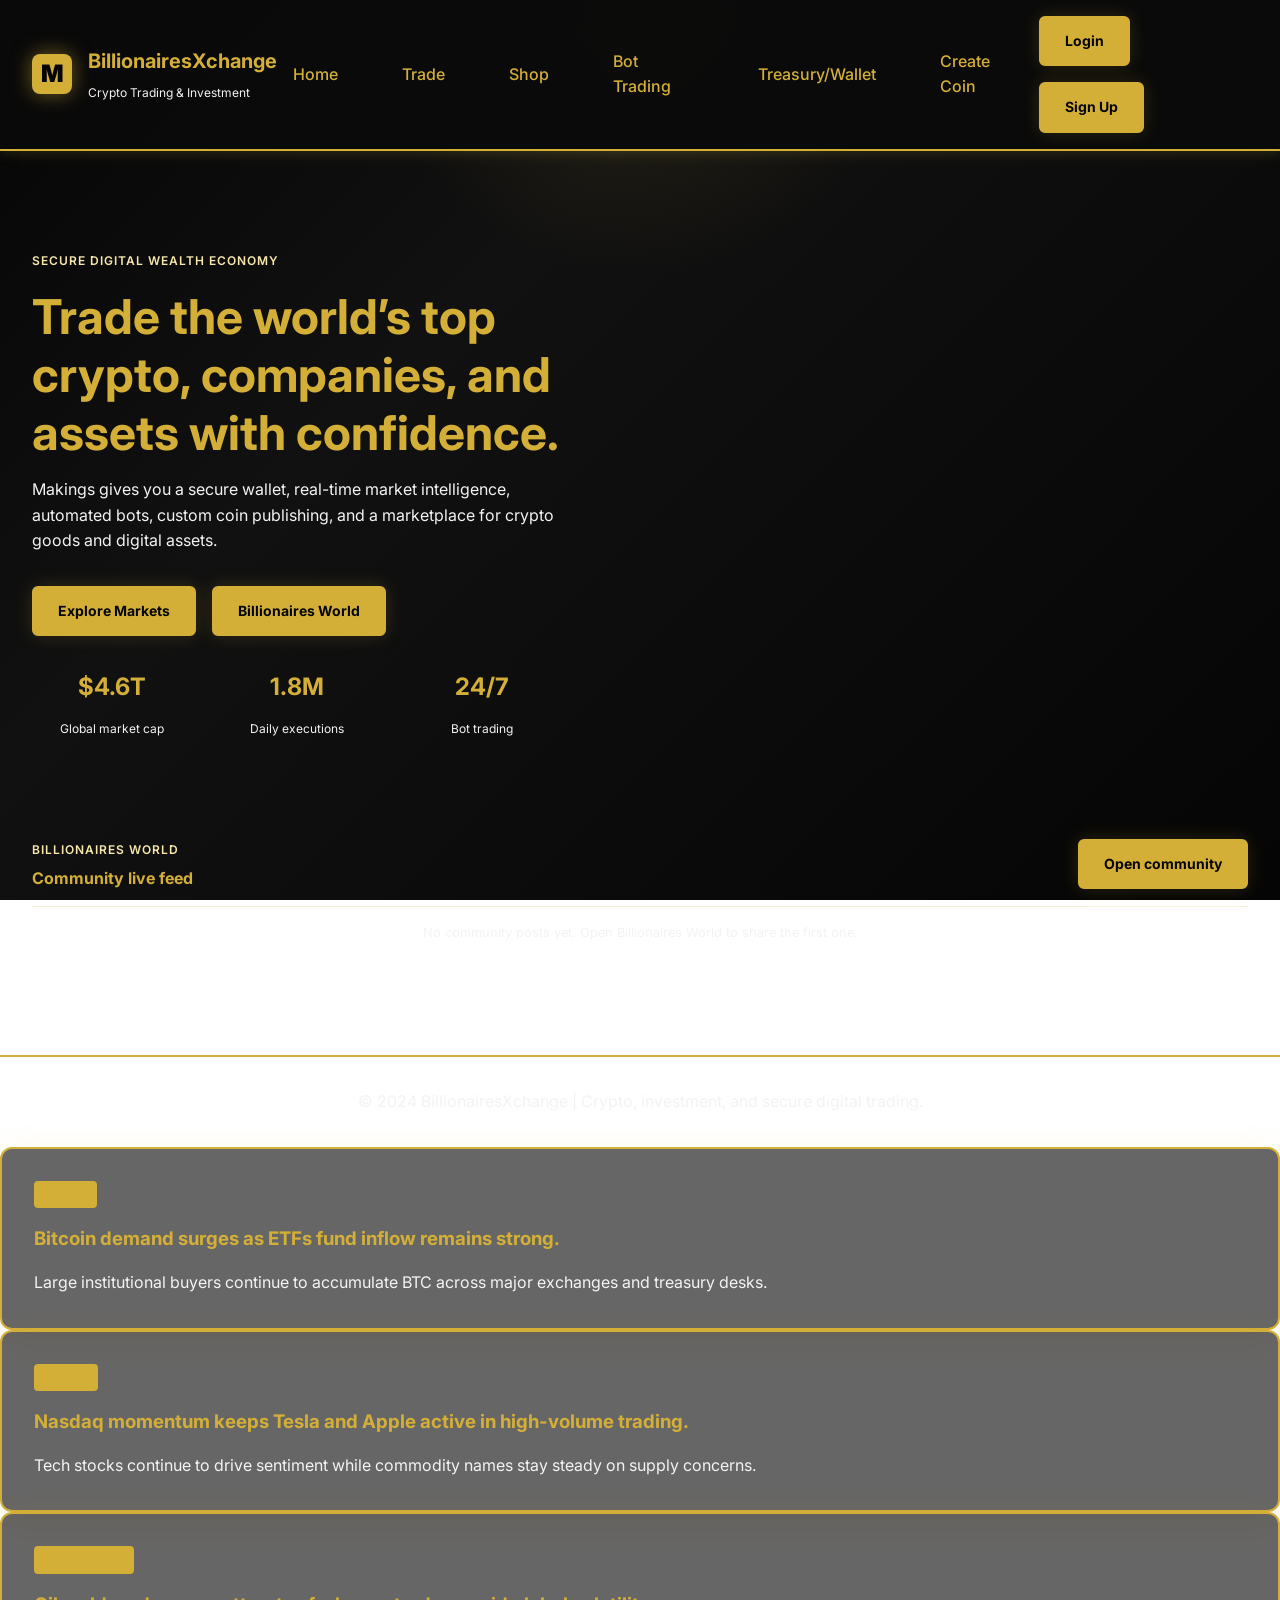
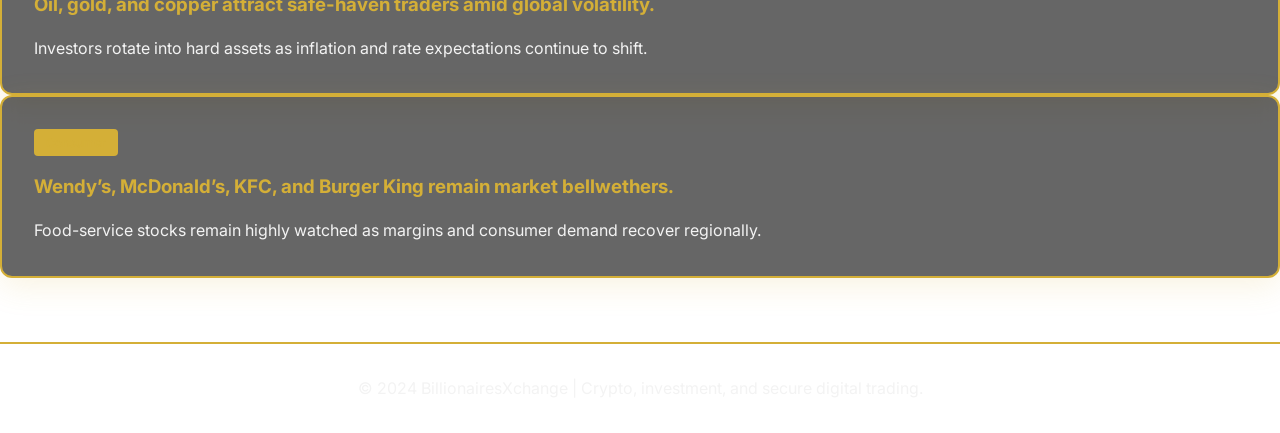
==== commit fc46b489: "Add files via upload" ====
--- a/index.html
+++ b/index.html
@@ -53,6 +53,7 @@
 
           <div class="hero-actions">
             <a class="btn btn-secondary" href="trade.html">Explore Markets</a>
+            <a class="btn btn-primary" id="billionairesWorldButton" href="billionaires-world.html">Billionaires World</a>
           </div>
 
           <div class="hero-stats">
@@ -71,6 +72,17 @@
           </div>
         </div>
       </section>
+
+      <section class="world-home-feed section-shell" aria-labelledby="homeWorldFeedTitle">
+        <div class="world-feed-heading">
+          <div>
+            <span class="eyebrow">Billionaires World</span>
+            <h2 id="homeWorldFeedTitle">Community live feed</h2>
+          </div>
+          <a class="btn btn-ghost" href="billionaires-world.html">Open community</a>
+        </div>
+        <div class="world-feed" id="homeWorldFeed" aria-live="polite"></div>
+      </section>
     </main>
 
     <footer class="site-footer">
@@ -79,6 +91,72 @@
 
     <div id="toast" class="toast" aria-live="polite">To Our Kings & Queen In The Making Welcome.</div>
 
+    <script>
+      (() => {
+        const hasWorldAccess = () => {
+          const username = localStorage.getItem('makingsCurrentUser');
+          if (!username) return false;
+          try {
+            const accounts = JSON.parse(localStorage.getItem('makingsAccounts') || '[]');
+            return Array.isArray(accounts) && accounts.some((account) => account.username === username);
+          } catch (error) {
+            return false;
+          }
+        };
+
+        document.querySelectorAll('a[href="billionaires-world.html"]').forEach((link) => {
+          link.addEventListener('click', (event) => {
+            if (hasWorldAccess()) return;
+            event.preventDefault();
+            window.location.href = 'verification.html#login';
+          });
+        });
+
+        const feed = document.getElementById('homeWorldFeed');
+        if (!feed) return;
+
+        function renderHomeFeed() {
+          let posts = [];
+          try { posts = JSON.parse(localStorage.getItem('worldFeed') || '[]'); } catch (error) { posts = []; }
+          feed.replaceChildren();
+          if (!posts.length) {
+            feed.innerHTML = '<p class="world-empty">No community posts yet. Open Billionaires World to share the first one.</p>';
+            return;
+          }
+          [...posts].reverse().slice(0, 6).forEach((post) => {
+            const item = document.createElement('article');
+            item.className = 'world-feed-post';
+            const heading = document.createElement('div');
+            heading.className = 'world-feed-post-heading';
+            const author = document.createElement('strong');
+            author.textContent = post.author || 'Community member';
+            const time = document.createElement('small');
+            time.textContent = post.createdAt ? new Date(post.createdAt).toLocaleString() : '';
+            heading.append(author, time);
+            item.appendChild(heading);
+            if (post.text) {
+              const text = document.createElement('p');
+              text.textContent = post.text;
+              item.appendChild(text);
+            }
+            if (post.media) {
+              const media = document.createElement(post.mediaType === 'video' ? 'video' : 'img');
+              media.className = 'world-feed-media';
+              media.src = post.media;
+              media.controls = post.mediaType === 'video';
+              media.alt = 'Billionaires World community media';
+              item.appendChild(media);
+            }
+            feed.appendChild(item);
+          });
+        }
+
+        renderHomeFeed();
+        window.addEventListener('storage', (event) => {
+          if (event.key === 'worldFeed') renderHomeFeed();
+        });
+      })();
+    </script>
     <script src="script.js"></script>
     <script src="auth.js"></script>
   </body>
--- a/styles.css
+++ b/styles.css
@@ -217,6 +217,151 @@
 
 .profile-empty {
   grid-column: 1 / -1;
+}
+
+.profile-media {
+  grid-column: 1 / -1;
+  padding: 2rem;
+}
+
+.profile-media-heading h2 {
+  color: var(--primary-gold);
+  margin-top: .3rem;
+}
+
+.profile-media-heading p,
+.profile-media-empty,
+.profile-media-meta {
+  color: var(--light-gold);
+  font-size: .8rem;
+}
+
+.profile-media-form {
+  display: grid;
+  gap: .75rem;
+  margin-top: 1.25rem;
+  padding: 1rem;
+  border: 1px solid rgba(212, 175, 55, .2);
+  border-radius: 6px;
+  background: rgba(212, 175, 55, .04);
+}
+
+.profile-media-form textarea {
+  width: 100%;
+  min-height: 80px;
+  padding: .75rem;
+  resize: vertical;
+  border: 1px solid rgba(212, 175, 55, .45);
+  border-radius: 4px;
+  background: rgba(0, 0, 0, .3);
+  color: var(--white);
+  font: inherit;
+}
+
+.profile-media-actions {
+  display: flex;
+  align-items: center;
+  flex-wrap: wrap;
+  gap: .65rem;
+}
+
+.profile-media-label {
+  padding: .65rem .8rem;
+  border: 1px solid var(--primary-gold);
+  border-radius: 4px;
+  color: var(--primary-gold);
+  cursor: pointer;
+  font-size: .78rem;
+}
+
+.profile-media-label:hover,
+.profile-media-label:focus-within {
+  background: rgba(212, 175, 55, .12);
+}
+
+#profileMediaInput {
+  position: absolute;
+  width: 1px;
+  height: 1px;
+  opacity: 0;
+  pointer-events: none;
+}
+
+#profileMediaFileName {
+  flex: 1;
+  min-width: 140px;
+  color: var(--light-gold);
+  font-size: .75rem;
+  overflow: hidden;
+  text-overflow: ellipsis;
+  white-space: nowrap;
+}
+
+.profile-media-feed {
+  display: grid;
+  grid-template-columns: repeat(auto-fit, minmax(240px, 1fr));
+  gap: 1rem;
+  margin-top: 1.25rem;
+}
+
+.profile-media-empty {
+  grid-column: 1 / -1;
+  padding: 1rem;
+  border: 1px dashed rgba(212, 175, 55, .3);
+  text-align: center;
+}
+
+.profile-media-post {
+  min-width: 0;
+  padding: .8rem;
+  border: 1px solid rgba(212, 175, 55, .22);
+  border-radius: 6px;
+  background: rgba(212, 175, 55, .04);
+}
+
+.profile-media-meta {
+  display: block;
+  margin-bottom: .55rem;
+}
+
+.profile-media-caption {
+  margin-bottom: .7rem;
+  color: var(--soft-white);
+  white-space: pre-wrap;
+  overflow-wrap: anywhere;
+}
+
+.profile-media-content {
+  display: block;
+  width: 100%;
+  max-height: 360px;
+  border-radius: 4px;
+  object-fit: cover;
+}
+
+.profile-reactions {
+  display: flex;
+  flex-wrap: wrap;
+  gap: .35rem;
+  margin-top: .75rem;
+}
+
+.profile-reaction {
+  min-width: 38px;
+  padding: .35rem .5rem;
+  border: 1px solid rgba(212, 175, 55, .3);
+  border-radius: 999px;
+  background: transparent;
+  color: var(--soft-white);
+  cursor: pointer;
+  font-size: .78rem;
+}
+
+.profile-reaction:hover,
+.profile-reaction.is-active {
+  border-color: var(--primary-gold);
+  background: rgba(212, 175, 55, .16);
+  color: var(--primary-gold);
 }
 
 /* Buttons */
@@ -2975,3 +3120,393 @@
     padding: 1.25rem;
   }
 }
+
+/* Billionaires World page */
+.world-home-feed {
+  padding-top: 2rem;
+  padding-bottom: 3rem;
+}
+
+.world-page {
+  padding-top: 3rem;
+  padding-bottom: 4rem;
+}
+
+.world-page > .section-head p {
+  color: var(--light-gold);
+  margin-top: .4rem;
+}
+
+.world-page-layout {
+  display: grid;
+  grid-template-columns: minmax(260px, .72fr) minmax(0, 1.5fr);
+  gap: 1.25rem;
+  align-items: start;
+}
+
+.world-page-sidebar {
+  display: grid;
+  gap: 1rem;
+  padding: 1rem;
+}
+
+.world-block {
+  padding-bottom: 1rem;
+  border-bottom: 1px solid rgba(212, 175, 55, .18);
+}
+
+.world-block:last-of-type {
+  border-bottom: 0;
+}
+
+.world-block-heading,
+.world-chat-header,
+.world-person,
+.world-groups-list li,
+.world-message-actions,
+.world-payment-actions {
+  display: flex;
+  align-items: center;
+  gap: .6rem;
+}
+
+.world-block-heading,
+.world-chat-header {
+  justify-content: space-between;
+}
+
+.world-block h2,
+.world-chat-header h2 {
+  color: var(--primary-gold);
+  font-size: 1rem;
+  margin-top: .25rem;
+}
+
+.world-search,
+.world-group-form input,
+.world-message-form textarea {
+  width: 100%;
+  border: 1px solid rgba(212, 175, 55, .4);
+  border-radius: 4px;
+  background: rgba(0, 0, 0, .35);
+  color: var(--white);
+  font: inherit;
+}
+
+.world-search {
+  margin: .8rem 0;
+  padding: .65rem;
+}
+
+.world-people-list,
+.world-groups-list {
+  display: grid;
+  gap: .5rem;
+  list-style: none;
+}
+
+.world-person,
+.world-groups-list li {
+  justify-content: space-between;
+  padding: .55rem;
+  border: 1px solid rgba(212, 175, 55, .18);
+  border-radius: 4px;
+  background: rgba(212, 175, 55, .04);
+}
+
+.world-person.is-selected {
+  border-color: var(--primary-gold);
+  background: rgba(212, 175, 55, .12);
+}
+
+.world-person-identity {
+  display: flex;
+  align-items: center;
+  gap: .55rem;
+  min-width: 0;
+  border: 0;
+  background: transparent;
+  color: inherit;
+  cursor: pointer;
+  text-align: left;
+}
+
+.world-avatar {
+  display: grid;
+  place-items: center;
+  width: 32px;
+  height: 32px;
+  flex: 0 0 32px;
+  border-radius: 50%;
+  background: var(--primary-gold);
+  color: var(--black);
+  font-size: .7rem;
+  font-weight: 800;
+}
+
+.world-person-identity strong,
+.world-person-identity small {
+  display: block;
+}
+
+.world-person-identity strong,
+.world-groups-list strong {
+  color: var(--white);
+  font-size: .8rem;
+}
+
+.world-person-identity small {
+  color: var(--light-gold);
+  font-size: .68rem;
+}
+
+.world-person > button,
+.world-groups-list button,
+.world-icon-button {
+  border: 1px solid var(--primary-gold);
+  border-radius: 4px;
+  background: transparent;
+  color: var(--primary-gold);
+  cursor: pointer;
+  font-size: .7rem;
+  padding: .35rem .5rem;
+  white-space: nowrap;
+}
+
+.world-person > button:hover,
+.world-groups-list button:hover,
+.world-icon-button:hover {
+  background: var(--primary-gold);
+  color: var(--black);
+}
+
+.world-icon-button {
+  width: 30px;
+  height: 30px;
+  border-radius: 50%;
+  font-size: 1.1rem;
+}
+
+.world-group-form {
+  display: flex;
+  gap: .45rem;
+  margin: .75rem 0;
+}
+
+.world-group-form input {
+  min-width: 0;
+  padding: .55rem;
+}
+
+.world-group-form .btn {
+  padding: .55rem .7rem;
+}
+
+.world-payment-card {
+  display: grid;
+  gap: .55rem;
+}
+
+.world-payment-card strong {
+  color: var(--white);
+  font-size: .85rem;
+}
+
+.world-payment-actions {
+  flex-wrap: wrap;
+}
+
+.world-payment-actions .btn {
+  flex: 1;
+  padding: .6rem .7rem;
+  font-size: .72rem;
+}
+
+.world-payment-actions .btn:disabled {
+  cursor: not-allowed;
+  opacity: .4;
+  transform: none;
+}
+
+.world-page-chat {
+  min-height: 560px;
+  padding: 1.25rem;
+  display: grid;
+  grid-template-rows: auto minmax(260px, 1fr) auto;
+  gap: 1rem;
+}
+
+.world-feed-panel {
+  margin-top: 1.25rem;
+  padding: 1.25rem;
+}
+
+.world-feed-heading {
+  display: flex;
+  align-items: center;
+  justify-content: space-between;
+  gap: 1rem;
+  padding-bottom: .9rem;
+  border-bottom: 1px solid rgba(212, 175, 55, .18);
+}
+
+.world-feed-heading h2 {
+  color: var(--primary-gold);
+  font-size: 1rem;
+  margin-top: .25rem;
+}
+
+.world-feed {
+  display: grid;
+  grid-template-columns: repeat(auto-fit, minmax(240px, 1fr));
+  gap: .8rem;
+  margin-top: 1rem;
+}
+
+.world-feed-post {
+  min-width: 0;
+  padding: .85rem;
+  border: 1px solid rgba(212, 175, 55, .22);
+  border-radius: 6px;
+  background: rgba(212, 175, 55, .05);
+}
+
+.world-feed-post-heading {
+  display: flex;
+  align-items: baseline;
+  justify-content: space-between;
+  gap: .6rem;
+  margin-bottom: .55rem;
+}
+
+.world-feed-post-heading strong {
+  color: var(--white);
+  font-size: .8rem;
+}
+
+.world-feed-post-heading small {
+  color: var(--light-gold);
+  font-size: .65rem;
+}
+
+.world-feed-post p {
+  color: var(--soft-white);
+  white-space: pre-wrap;
+  overflow-wrap: anywhere;
+}
+
+.world-feed-media {
+  display: block;
+  width: 100%;
+  max-height: 280px;
+  margin-top: .65rem;
+  border-radius: 4px;
+  object-fit: cover;
+}
+
+.world-chat-header {
+  padding-bottom: .9rem;
+  border-bottom: 1px solid rgba(212, 175, 55, .18);
+}
+
+.world-chat-status {
+  color: #31d598;
+  font-size: .72rem;
+}
+
+.world-messages {
+  display: flex;
+  flex-direction: column;
+  gap: .7rem;
+  min-height: 280px;
+  max-height: 520px;
+  overflow-y: auto;
+  padding: .25rem;
+}
+
+.world-empty {
+  align-self: center;
+  margin: auto;
+  color: var(--light-gold);
+  font-size: .8rem;
+}
+
+.world-message {
+  align-self: flex-start;
+  max-width: 78%;
+  padding: .7rem .85rem;
+  border: 1px solid rgba(212, 175, 55, .2);
+  border-radius: 8px 8px 8px 2px;
+  background: rgba(212, 175, 55, .08);
+}
+
+.world-message.is-mine {
+  align-self: flex-end;
+  border-color: rgba(49, 213, 152, .35);
+  border-radius: 8px 8px 2px 8px;
+  background: rgba(49, 213, 152, .1);
+}
+
+.world-message p {
+  color: var(--soft-white);
+  white-space: pre-wrap;
+  overflow-wrap: anywhere;
+}
+
+.world-message-media {
+  display: block;
+  width: min(100%, 360px);
+  max-height: 260px;
+  margin-top: .5rem;
+  border-radius: 4px;
+  object-fit: cover;
+}
+
+.world-message-form {
+  display: grid;
+  gap: .65rem;
+  padding-top: .9rem;
+  border-top: 1px solid rgba(212, 175, 55, .18);
+}
+
+.world-message-form textarea {
+  min-height: 72px;
+  padding: .75rem;
+  resize: vertical;
+}
+
+.world-message-actions {
+  flex-wrap: wrap;
+}
+
+.world-media-label {
+  padding: .6rem .7rem;
+  border: 1px solid var(--primary-gold);
+  border-radius: 4px;
+  color: var(--primary-gold);
+  cursor: pointer;
+  font-size: .72rem;
+}
+
+#worldMediaInput {
+  position: absolute;
+  width: 1px;
+  height: 1px;
+  opacity: 0;
+  pointer-events: none;
+}
+
+.world-message-actions > span {
+  flex: 1;
+  color: var(--light-gold);
+  font-size: .72rem;
+  overflow: hidden;
+  text-overflow: ellipsis;
+  white-space: nowrap;
+}
+
+@media (max-width: 800px) {
+  .world-page-layout {
+    grid-template-columns: 1fr;
+  }
+}
